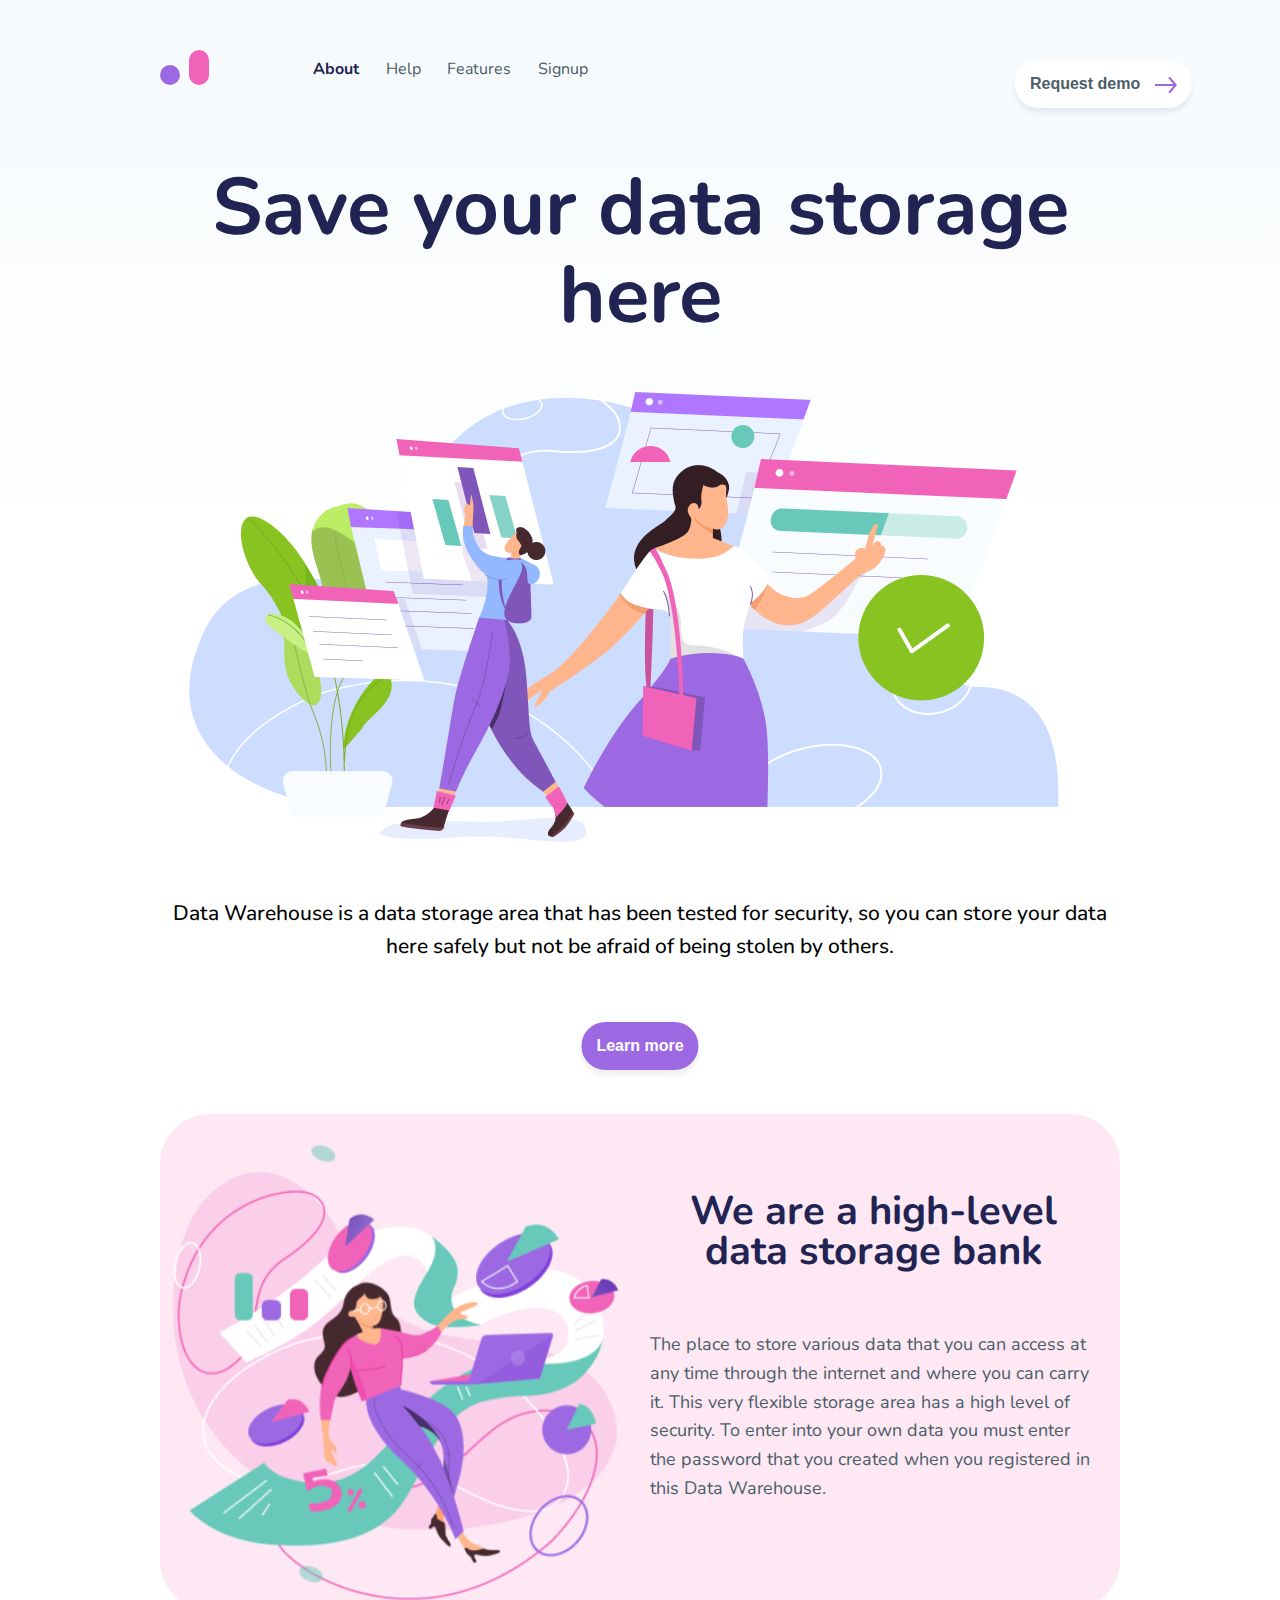
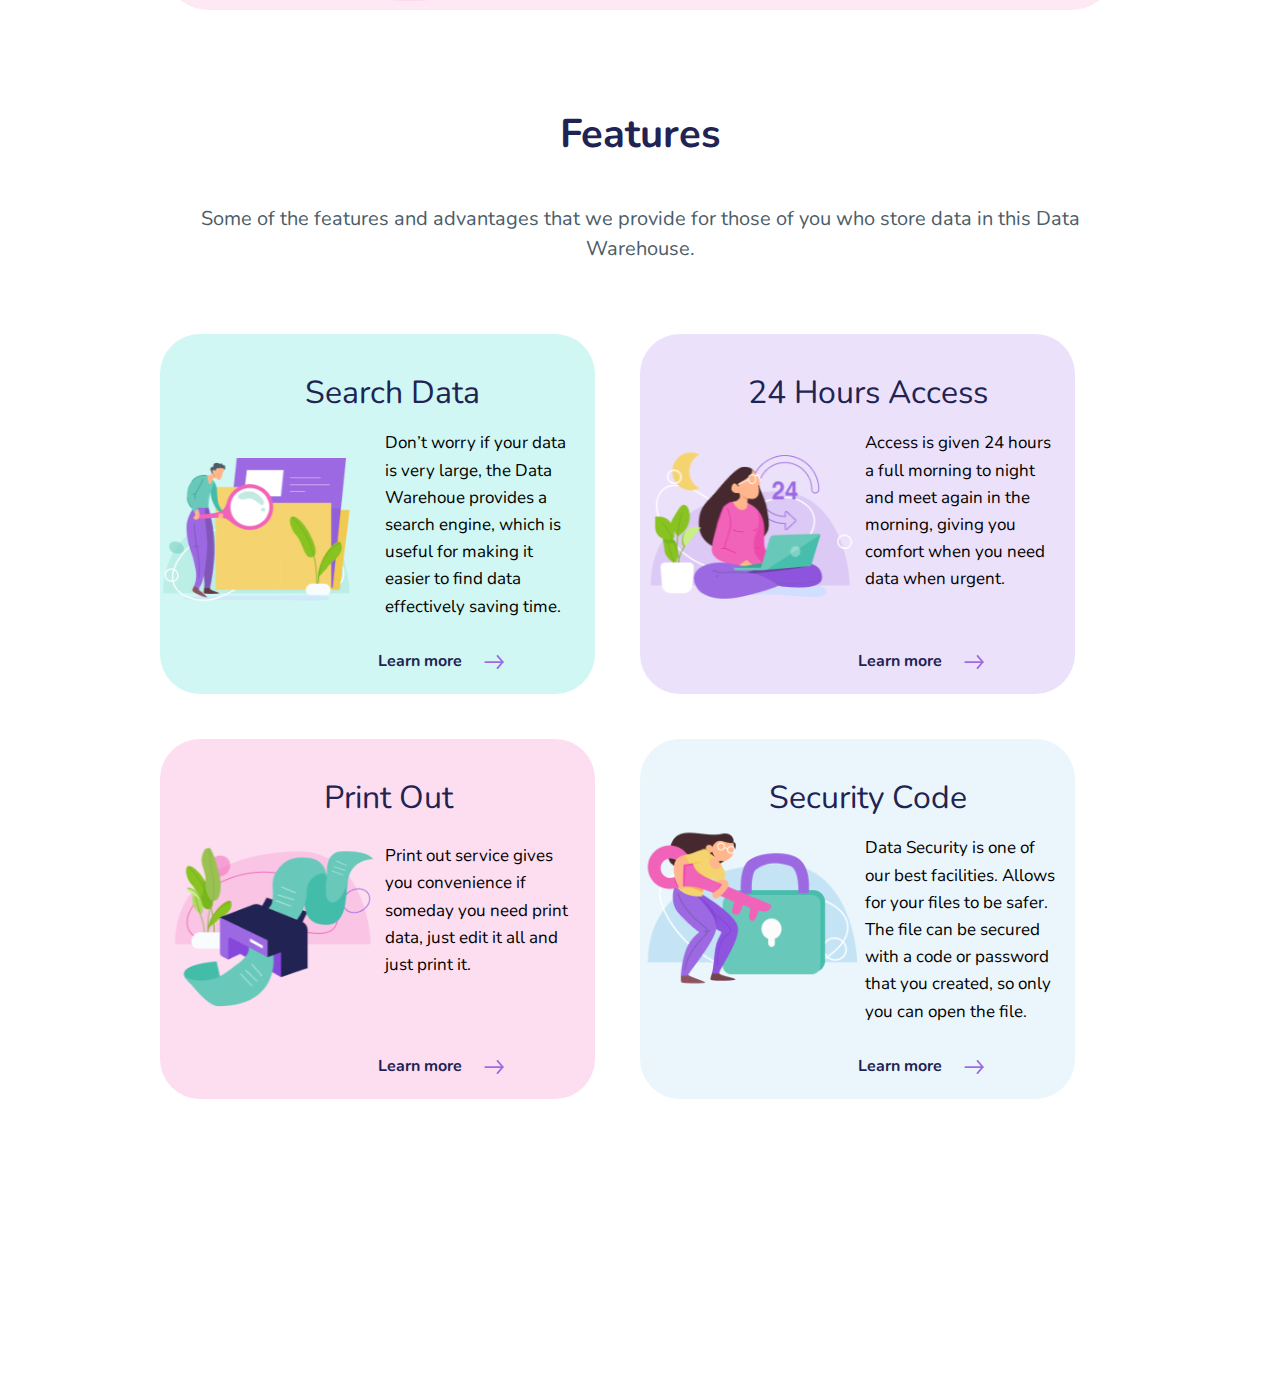
==== figma template Data warehouse/index.html @ d73fbc7e "Add files via upload" ====
<!DOCTYPE html>
<html lang="en">
<head>
    <meta charset="UTF-8">
    <meta name="viewport" content="width=device-width, initial-scale=1.0">
    <title>Storage data</title>
    <link rel="stylesheet"  href="reset.css">
    <link href="https://fonts.googleapis.com/css2?family=Nunito:wght@400;700&display=swap" rel="stylesheet"> 
    <link rel="stylesheet"   href="stylesheet.css">
    <link rel="stylesheet" media="(min-width: 768px)"  href="tablet.css">
    <link rel="stylesheet" media="(min-width: 1024px)"  href="laptop.css">
    <link rel="stylesheet" media="(min-width: 1440px)"  href="desktop.css">
    
    
</head>
<body>
<nav>
    <div class="container">
        <a href="#" aria-label="go to the top">
            <img src="icons/Logo.svg" alt="logo">
        </a>
    
        <div class="navLinks">
            <a  href="#" class="main">About</a>
            <a href="#">Help</a>
            <a href="#">Features</a>
            <a href="#">Signup</a>
        
        </div>
             <button class="btn btn--white">
                 Request demo
                <img src="icons/NavButtonArrow.svg"  aria-hidden>
            </button>
            <button class="btnMenu"><img src="C:\Users\bonobo\Documents\PLIK Z KODOWANIEM\figma cours\icons\menu.svg" alt="open menu"></button>
    </div>
</nav>

<main>
<section class="landingPage">
    <div class=container>
        <h1> Save your data storage here</h1>
            <p>Data Warehouse is a data storage area that has been tested for security, so you can store your data here safely but not be afraid of being stolen by others. </p>
        <button class="btn btn-violet">Learn more</button>
            
        
    </div>

</section>
<div class="container">
     <section class="about">
        
            <h1>We are a high-level data storage bank</h1>
            <p>The place to store various data that you can access at any time through the internet and where you can carry it. This very flexible storage area has a high level of security. To enter into your own data you must enter the password that you created when you registered in this Data Warehouse.</p>
         
        
 </section>
</div>
<div class="container">
<section class="features">
    <h1>Features</h1>
    <h2>Some of the features and advantages that we provide for those of you who
         store data in this Data Warehouse.</h2>
    <div class="featureGrid">
        
        <div class="featureListItem featureListItem--item1">
            <h3>Search Data </h3>
            <p>Don’t worry if your data is very large, the Data Warehoue provides a search engine, which is useful for making it easier to find data effectively saving time.</p>
            <a href="#">Learn more <img src="icons/NavButtonArrow.svg" aria-hidden alt=""></a>
        </div>
        <div class="featureListItem featureListItem--item2">
            <h3>24 Hours Access</h3>
            <p>Access is given 24 hours a full morning to night and meet again in the morning, giving you comfort when you need data when urgent.</p>
            <a href="#">Learn more <img src="icons/NavButtonArrow.svg" aria-hidden alt=""></a>
        </div>
        <div class="featureListItem featureListItem--item3">
            <h3>Print Out</h3>
            <p class="featureListItem3_p">Print out service gives you convenience if someday you need print data, just edit it all and just print it.</p>
            <a href="#">Learn more <img src="icons/NavButtonArrow.svg" aria-hidden alt=""></a>
        </div>
        <div class="featureListItem featureListItem--item4">
            <h3>Security Code</h3>
            <p>Data Security is one of our best facilities. Allows for your files to be safer. The file can be secured with a code or password that you created, so only you can open the file.</p>
            <a href="#">Learn more <img src="icons/NavButtonArrow.svg" aria-hidden alt=""></a>
        </div>
        

    </div>


</section>
</div>
</main>


</body>
</html>
---- figma template Data warehouse/stylesheet.css ----
:root{
--font-color1:#212353;
--font-color2:#4B5D68;
--font-color3:#9C69E2;
--font-color4:#F063B8;
--font-color5:#68C9BA;
}
* {
    box-sizing: border-box;
}
body {
    font-family: 'Nunito', sans-serif;
    background: linear-gradient(180deg, #F6FAFD 0%, #FFFFFF 19.4%);
    margin-bottom: 300px;
}




h1 {
    font-weight:700;
    
}

.btn {
    font-size: 16px;
    font-weight: 700;
    border: 0;
    padding: 10px 10px;
    border-radius: 50px;


}

.btn--white {
    box-shadow: 0px 5px 5px rgba(75, 93, 104, 0.1);
    background: #FFFFFF;
    color:var(--font-color2);
    border: 2px solid #F063B8;
}
.btn--white img {
    margin-left:10px;
    vertical-align: middle;
    display:none;
}
.container {
    width: 95%;
    margin:0 auto;
}

nav .container {
    display:flex;
    align-items: center;
}
nav {
    margin-top:5%;
  
}

.navLinks {
    display:none;
    
}
.navLinks a {
    text-decoration: none;
    color:var(--font-color2);
}

.navLinks .main {
color:var(--font-color1);
font-weight:700;
}

nav button {
    margin-left: 50%;
    position: fixed;
    transform: translate(-50%);
    bottom:20px;
    z-index: 3;
}

.btn-violet {
    background-color:var(--font-color3);
    color:white;
    box-shadow: 0px 5px 5px rgba(75, 93, 104, 0.1);

}
.btnMenu {
    
    background:none;
    width:30px;
    height:30px;
    position: absolute;
    bottom:unset;
    border:none;
    right:0;
}
.btnMenu img {
    width:30px; 
    
    
}

.landingPage {
    
    
    background-size: 122%;
    min-height: 83vh;
    padding: 60px 0 100px 0;
    background-image: url(bg/LandingPage1.svg);
    background-repeat: no-repeat;
    background-position: 36% 82%;
}

.landingPage h1 {
    
    font-size:40px;
    color:var(--font-color1);
    line-height: 110%;
}

.landingPage p {
    margin:20px 0 ;

    font-weight: 500;
font-size: 18px;
line-height: 160%;
}

.about {
    padding: 30px;
    background: rgba(240, 99, 184, 0.15);
    background-image: url(img/image2.svg);
    background-repeat: no-repeat;
    border-radius: 50px;
    margin: 30px 0;
    background-position: 48% 13%;
    background-size: 80%;
    
}

.about h1 {
    text-align:center;
    font-size: 25px;
    color:var(--font-color1);
}

.about p {
    padding-top:220px;
    font-size:18px;
    line-height: 160%;
    color: #4B5D68;
    
}


.features {
    margin-top:50px;

}

.features h1,h2 {
    text-align: center;
    color:var(--font-color1);
    
    margin:0 auto;
}

.features h1 {
    margin-bottom: 50px;
    font-size:40px;
    font-weight: 700;
   
}

.features h2 {
    font-size:20px;
    color: var(--font-color2);
    
    line-height: 150%;
    margin-bottom:70px;
}


.featureGrid {
    display:grid;
    grid-template-columns:100%;
    
    grid-gap:20px ;
}

.featureGrid p {
    font-size:16px;
    line-height: 160%;
}

.features h3 {
    margin-bottom:20px;
    text-align: left;
    font-size: 24px;
line-height: 130%;
color:var(--font-color1);
padding-top: 8px;
}

.featureGrid a {
    text-decoration: none;
    color:var(--font-color1);
    width: 127px;
    height: 26px;
    padding-bottom: 20px;
    
    font-weight: 700;
    position:absolute;
    bottom:30px;
    left:50%;

}

.featureGrid a img {
    width: 20px;
height: 14px;
margin-left:18px;
vertical-align: middle;
}

.featureListItem {
    position: relative;
    padding:10px 10px 10px 50%;
    background-repeat: no-repeat;
    background-position: 100% 50%, 0% 50%;
    height: 360px;
    border-radius: 40px;
    


}
 .featureListItem--item1 {
     background-color:rgb(208, 247, 243);
     background-image: url(bg/bgfi1.svg);
     background-size: 50%;
    background-position: -1% 50%;
 }
 .featureListItem--item1 h3 {
     margin-left:-43%;
 }
 .featureListItem--item2 {
     background-color:rgb(236,225,250);
    background-image: url(bg/bgfi2.svg);
    background-size: 50%;
    background-position: -1% 50%;
}
.featureListItem--item2 h3 {
    margin-left:-59%;
}
.featureListItem--item3 {
    background-color:rgb(253,221,240);
    background-image: url(bg/bgfi3.svg);
    background-size: 50%;
    background-position: -1% 50%;
}
.featureListItem--item3 h3 {
    margin-left:-33%;
}
.featureListItem3_p {
    padding-top: 20%;

}
.featureListItem--item4 {
    background-color:rgb(234,246,252);
    background-image: url(bg/bgfi4.svg);
    background-size: 50%;
    background-position: -1% 50%;
    
    height:380px;
}
.featureListItem--item4 h3 {
    margin-left:-50%;
}
---- figma template Data warehouse/tablet.css ----
.container {
    width: 720px;
    
}

.btn {
    font-size:14px;
    font-weight: 700;
    border:0;
    padding: 15px 15px;
    border-radius: 50px;


}

.btn--white {
    box-shadow: 0px 5px 5px rgba(75, 93, 104, 0.1);
    background: #FFFFFF;
    color:var(--font-color2);
}
.btn--white img {
    margin-left:10px;
    vertical-align: middle;
    display:initial;
    
}
nav {
    margin-top:50px;
  
} 

nav button {
    
    position:absolute;
    right: 0;
    bottom: 88%;
}
   

.navLinks {
    display:flex;
    width:35.7%;
    margin-left:10.8%;
    justify-content: space-between;
}
.btnMenu {
    display:none;
    

}

.landingPage {
    
    
    min-height:83vh ;
    padding: 77px 0 100px 0;
    background-image:url(bg/LandingPage1.svg) ;
    background-repeat:no-repeat;
    background-position: 44% 52%;
    background-size: 70%;
}

.landingPage h1 {
    width: 100%;
    font-size: 80px;
    line-height: 110%;
    text-align: center;
}

.landingPage p {
    margin-top: 47%;
    width: 100%;
    font-weight: 500;
    font-size: 21px;
    line-height: 160%;
    text-align: center;
}

.about {
    padding:125px 92px 125px 50%;
    background:rgba(240, 99, 184, 0.15);
    background-image: url(img/image2.svg);
    background-repeat: no-repeat;
    border-radius: 50px;
    margin:30px 0;
    
}
.about h1 {
    font-size: 40px;
    
}

.about p {
    padding-top:100px;
}

.features {
    margin-top: 104px;

}

.features h1 {
    margin-bottom: 50px;
    font-size:40px;
    font-weight: 700;
    width:52%;
}

.features h2 {
    font-size:20px;
    color: var(--font-color2);
    
    line-height: 150%;
    margin-bottom:70px;
}

.featureGrid {
    display:grid;
    grid-template-columns:calc(50% - 45px) calc(50% - 45px);
    
    grid-gap:45px ;
}

.featureGrid p {
    font-size:15px;
    line-height: 160%;
    margin-left:4%;
    margin-right: -2%;
}

.features h3 {
    margin-left: -89%;
    margin-bottom: 16px;
    text-align: center;
    font-size: 24px;
line-height: 130%;
color:var(--font-color1);

}

.featureGrid a {
    text-decoration: none;
    color:var(--font-color1);
    width: 127px;
    height: 26px;
    
    font-weight: 700;
    position:absolute;
    bottom: 15px;
    left:50%;

}

.featureGrid a img {
    width: 20px;
height: 14px;
margin-left:18px;
vertical-align: middle;
}

.featureListItem {
    position: relative;
    padding: 30px 20px 50px 50%;
    background-repeat: no-repeat;
    background-position: 100% 50%, 0% 50%;
    height: 360px;
}
.featureListItem h3 {
    padding-left:0px;
}


 .featureListItem--item1 {
    background-position: 0%;
     background-image: url(bg/bgfi1.svg);
 }
 .featureListItem--item2 {
    background-position: 0%;
    background-image: url(bg/bgfi2.svg);
}
.featureListItem--item3 {
    background-position: 0%;
    background-image: url(bg/bgfi3.svg);
}
.featureListItem--item3 p {
    padding-top: 4%;
}

.featureListItem--item4 {
    background-position: 0%;
    background-image: url(bg/bgfi4.svg);
}

.about {
    padding: 77px 22px 107px 51%;
    background: rgba(240, 99, 184, 0.15);
    background-image: url(img/image2.svg);
    background-repeat: no-repeat;
    border-radius: 50px;
    margin: 30px 0;
    background-size: 60%;
    background-position: -18% 40%;

}


.about p {
    padding-top: 59px;
    font-size:18px;
    line-height: 160%;
    color: #4B5D68;
    
}

.btn-violet{
    margin-top: 3%;
    position: absolute;
    left: 50%;
    transform: translate(-50%);
    font-size: 20px;
}
---- figma template Data warehouse/laptop.css ----
.container {
    width: 960px;
    
}


.btn {
    font-size:16px;
    font-weight: 700;
    border:0;
    padding: 15px 15px;
    border-radius: 50px;


}

.btn--white {
    box-shadow: 0px 5px 5px rgba(75, 93, 104, 0.1);
    background: #FFFFFF;
    color:var(--font-color2);
}
.btn--white img {
    margin-left:10px;
    vertical-align: middle;
    
}

nav button {
    margin-left: 38.3%;
    display:initial;
   
}
.navLinks {
    
    width:28.7%;
    
}

.landingPage {
    
    min-height: 83vh;
    padding: 76px 0 100px 0;
    background-image: url(bg/LandingPage1.svg);
    background-repeat: no-repeat;
    background-position: 44% 57%;

    background-size: unset;
   
}
.landingPage p {
    margin-top: 58%;
    width: 100%;
    font-weight: 500;
    font-size: 21px;
    line-height: 160%;
    text-align: center;
}

.about {
    padding: 77px 22px 107px 51%;
    background: rgba(240, 99, 184, 0.15);
    background-image: url(img/image2.svg);
    background-repeat: no-repeat;
    border-radius: 50px;
    margin: 30px 0;
    background-size: 56%;
    background-position: -13% 61%;
}

.features h3 {
    
    margin-bottom: 16px;
    text-align: center;
    font-size: 32px;
    line-height: 130%;
    color: var(--font-color1);
}
.featureGrid p {
    font-size:17px;
    line-height: 160%;
}

.featureListItem--item1 {
    background-color:rgb(208, 247, 243);
    background-image: url(bg/bgfi1.svg);
    background-size: 45%;
    background-position: 1% 68%;
}
.featureListItem--item1 h3 {
    margin-left: -85%;
}
.featureListItem--item2 {
    background-color:rgb(236,225,250);
   background-image: url(bg/bgfi2.svg);
   background-size: 50%;
   background-position: -1% 54%
}
.featureListItem--item2 h3 {
   margin:none;
}
.featureListItem--item3 {
   background-color:rgb(253,221,240);
   background-image: url(bg/bgfi3.svg);
   background-size: 50%;
   background-position: -1% 54%;
}
---- figma template Data warehouse/desktop.css ----
.container {
    width: 1120px;
    
}

.btn {
    font-size:16px;
    font-weight: 700;
    border:0;
    padding: 15px 15px;
    border-radius: 50px;


}

.btn--white {
    box-shadow: 0px 5px 5px rgba(75, 93, 104, 0.1);
    background: #FFFFFF;
    color:var(--font-color2);
}
.btn--white img {
    margin-left:10px;
    vertical-align: middle;
    display:initial;
}


nav button {
    margin-left: 38.3%;
    
   
}
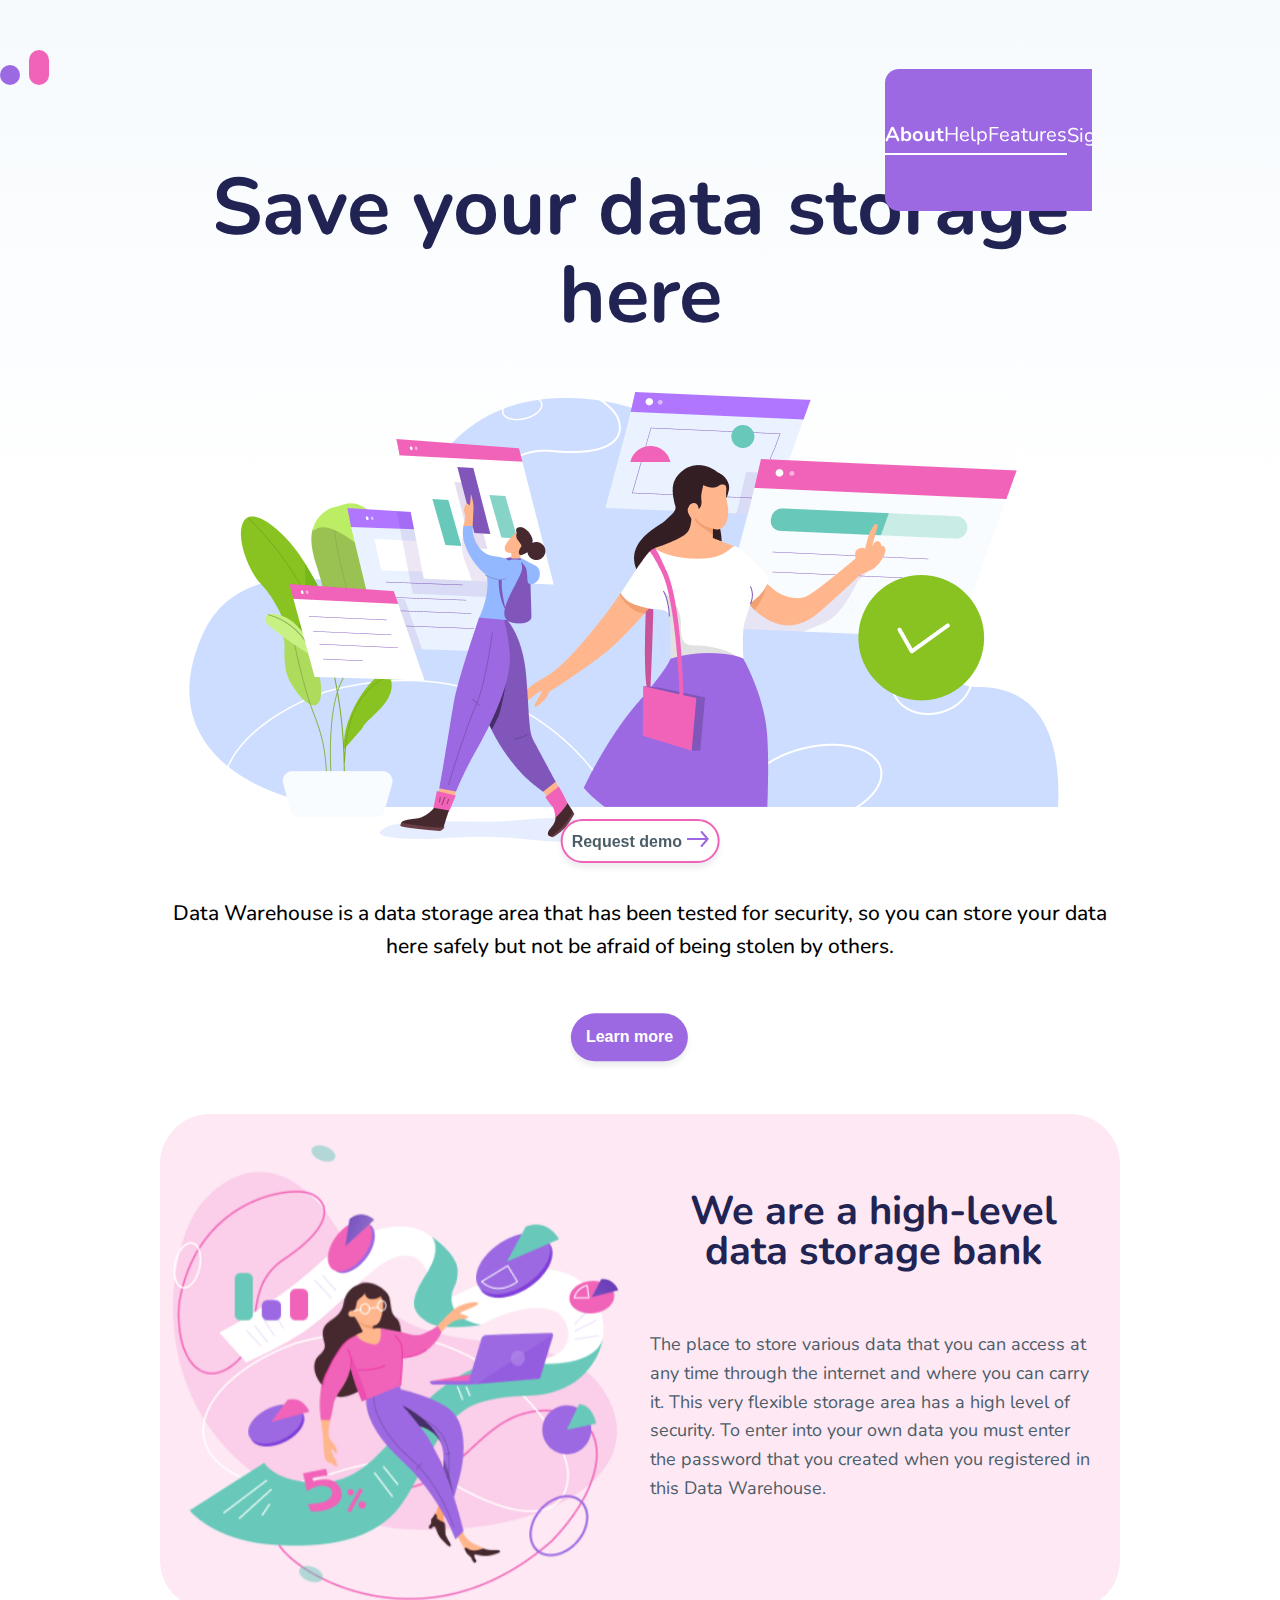
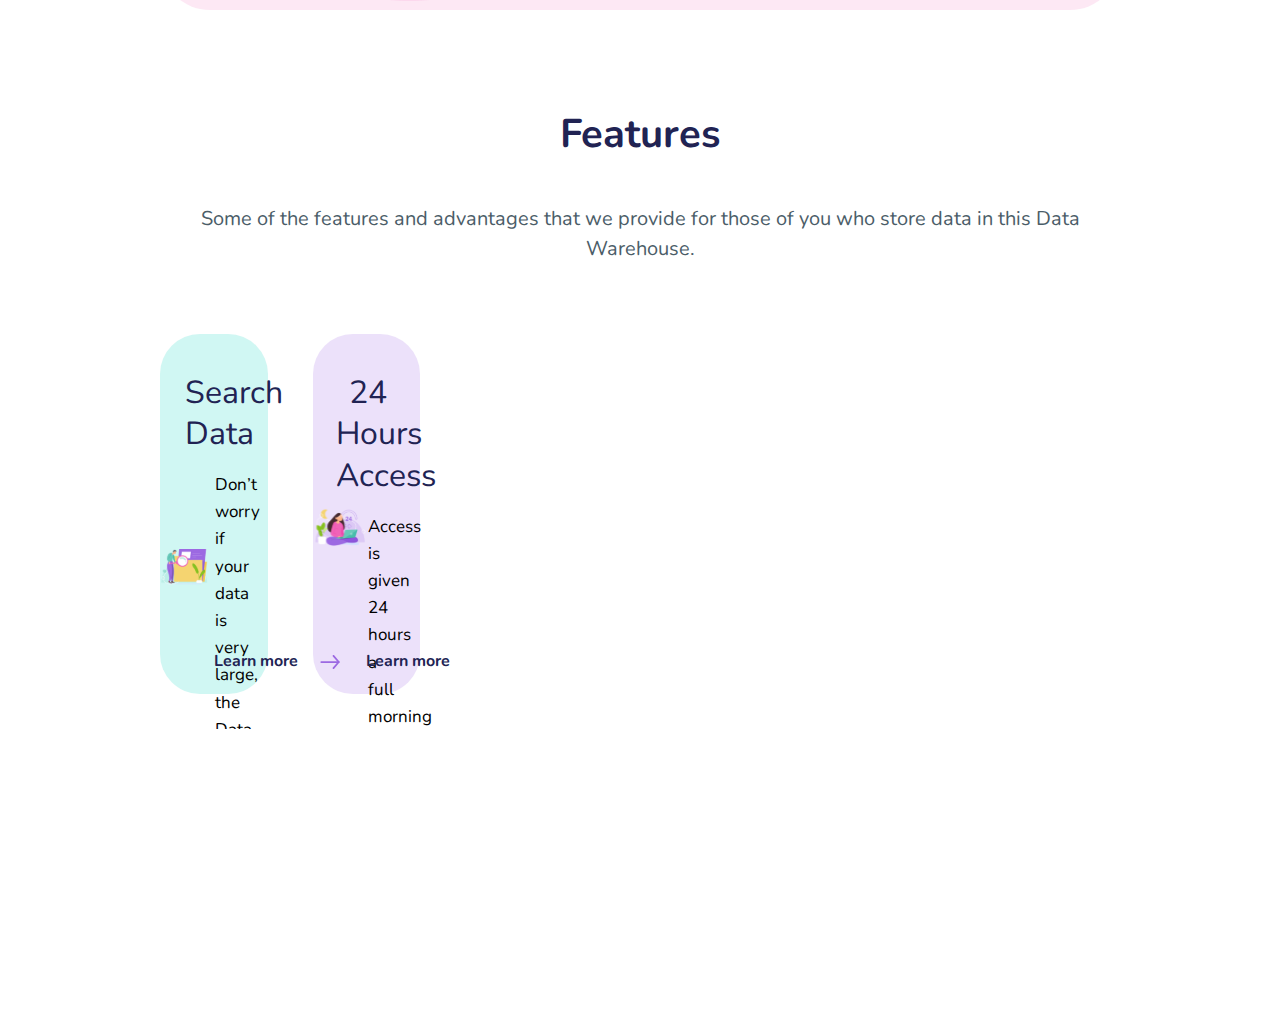
==== commit 7216fc79: "Merge pull request #1 from BlazikeNFront/develop" ====
--- a/figma template Data warehouse/index.html
+++ b/figma template Data warehouse/index.html
@@ -14,29 +14,35 @@
     
 </head>
 <body>
+    <button class="requestButton">
+        Request demo
+       <img src="icons/NavButtonArrow.svg"  aria-hidden>
+   </button>
 <nav>
+    <a href="#landingPage" aria-label="go to the top">
+        <img src="icons/Logo.svg" alt="logo">
+    </a>
+    <div class = 'menu-container'>
     <div class="container">
-        <a href="#" aria-label="go to the top">
-            <img src="icons/Logo.svg" alt="logo">
-        </a>
+       
     
-        <div class="navLinks">
-            <a  href="#" class="main">About</a>
+        <div class="displayNone navLinks">
+            
+            <a href="#about" class="main">About</a>
+            
             <a href="#">Help</a>
-            <a href="#">Features</a>
-            <a href="#">Signup</a>
+            <a href="#features">Features</a>
+            <a href="#" id='lastLink'>Signup</a>
+        </div>
+    </div>
+       
         
-        </div>
-             <button class="btn btn--white">
-                 Request demo
-                <img src="icons/NavButtonArrow.svg"  aria-hidden>
-            </button>
-            <button class="btnMenu"><img src="C:\Users\bonobo\Documents\PLIK Z KODOWANIEM\figma cours\icons\menu.svg" alt="open menu"></button>
+            <button class="btnMenu" type=button><img src="icons\menu.svg" alt="open menu"></button>
     </div>
 </nav>
 
 <main>
-<section class="landingPage">
+<section class="landingPage" id='landingPage'>
     <div class=container>
         <h1> Save your data storage here</h1>
             <p>Data Warehouse is a data storage area that has been tested for security, so you can store your data here safely but not be afraid of being stolen by others. </p>
@@ -47,7 +53,7 @@
 
 </section>
 <div class="container">
-     <section class="about">
+     <section class="about" id='about'>
         
             <h1>We are a high-level data storage bank</h1>
             <p>The place to store various data that you can access at any time through the internet and where you can carry it. This very flexible storage area has a high level of security. To enter into your own data you must enter the password that you created when you registered in this Data Warehouse.</p>
@@ -56,13 +62,17 @@
  </section>
 </div>
 <div class="container">
-<section class="features">
+<section class="features" id='features'>
     <h1>Features</h1>
     <h2>Some of the features and advantages that we provide for those of you who
          store data in this Data Warehouse.</h2>
+         <div class = 'containerForSlides'>
     <div class="featureGrid">
-        
-        <div class="featureListItem featureListItem--item1">
+        <div class='buttons'>
+        <button type="button" class='prevSlide'>&lArr;</button>
+        <button type="button" class='nextSlide'>&rArr;</button>
+    </div>
+        <div class="featureListItem featureListItem--item1 active">
             <h3>Search Data </h3>
             <p>Don’t worry if your data is very large, the Data Warehoue provides a search engine, which is useful for making it easier to find data effectively saving time.</p>
             <a href="#">Learn more <img src="icons/NavButtonArrow.svg" aria-hidden alt=""></a>
@@ -85,12 +95,12 @@
         
 
     </div>
-
-
+</div>
+</div>
 </section>
 </div>
 </main>
 
-
+<script src="js\js.js"></script>
 </body>
 </html>--- a/figma template Data warehouse/stylesheet.css
+++ b/figma template Data warehouse/stylesheet.css
@@ -7,12 +7,15 @@
 }
 * {
     box-sizing: border-box;
+    scroll-behavior: smooth;
 }
 body {
     font-family: 'Nunito', sans-serif;
     background: linear-gradient(180deg, #F6FAFD 0%, #FFFFFF 19.4%);
     margin-bottom: 300px;
-}
+    
+}
+
 
 
 
@@ -33,10 +36,12 @@
 }
 
 .btn--white {
+    z-index:1200;
     box-shadow: 0px 5px 5px rgba(75, 93, 104, 0.1);
     background: #FFFFFF;
     color:var(--font-color2);
     border: 2px solid #F063B8;
+    
 }
 .btn--white img {
     margin-left:10px;
@@ -57,27 +62,72 @@
   
 }
 
+.requestButton {
+    position: fixed;
+    top: 91%;
+    left: 50%;
+    transform: translate(-50%);
+    font-size: 16px;
+    font-weight: 700;
+    border: 0;
+    padding: 10px 9px;
+
+    border-radius: 50px;
+    z-index: 1200;
+    box-shadow: 0px 5px 5px rgba(75, 93, 104, 0.1);
+    background: #FFFFFF;
+    color: var(--font-color2);
+    border: 2px solid #F063B8;
+}
+
 .navLinks {
-    display:none;
-    
+    
+    
+    position: absolute;
+    display: flex;
+    flex-direction: column;
+    align-items: center;
+    justify-content: space-around;
+    width: 100%;
+    height: 69%;
+    top: 59px;
+    background-color: var(--font-color3);
+  
+    border-radius: 14px 0px 0px 14px;
+    overflow: hidden;
+   z-index:20000;
+    
+    
+
+    
+}
+.translateMenu {
+    transform: translate(95%);
+   
+}
+#lastLink {
+    border-bottom:0px;
 }
 .navLinks a {
+    
+    
     text-decoration: none;
-    color:var(--font-color2);
-}
+    width: 93%;
+    text-align: center;
+    color: white;
+    border-bottom: 2px solid white;
+    padding-bottom: 8px;
+
+    
+}
+
 
 .navLinks .main {
-color:var(--font-color1);
+color:white;;
 font-weight:700;
 }
 
-nav button {
-    margin-left: 50%;
-    position: fixed;
-    transform: translate(-50%);
-    bottom:20px;
-    z-index: 3;
-}
+
 
 .btn-violet {
     background-color:var(--font-color3);
@@ -86,18 +136,19 @@
 
 }
 .btnMenu {
-    
+    padding-top: 11px;
+    right: 16px;
     background:none;
     width:30px;
     height:30px;
     position: absolute;
     bottom:unset;
     border:none;
-    right:0;
+    
 }
 .btnMenu img {
     width:30px; 
-    
+    margin-right:10px;
     
 }
 
@@ -153,6 +204,11 @@
     
 }
 
+.containerForSlides {
+    width: 305px;
+    height: 395px;
+    overflow: hidden;
+}
 
 .features {
     margin-top:50px;
@@ -183,10 +239,8 @@
 
 
 .featureGrid {
-    display:grid;
-    grid-template-columns:100%;
-    
-    grid-gap:20px ;
+   position: relative;
+   width:100%;
 }
 
 .featureGrid p {
@@ -212,11 +266,34 @@
     
     font-weight: 700;
     position:absolute;
-    bottom:30px;
+    bottom:9px;
     left:50%;
 
 }
-
+.buttons {
+    position: absolute;
+    display: flex;
+    height: 103vh;
+    width: 100%;
+    
+    align-items: center;
+    justify-content: space-between;
+    padding-left: 20%;
+    padding-right: 20%;
+}
+.buttons button {
+ text-decoration:none;
+ font-size:25px;
+ background:none;
+ border:1px dotted coral;
+}
+.buttons button:hover {
+   cursor:pointer;
+   }
+    
+.active {
+    z-index:100;
+}
 .featureGrid a img {
     width: 20px;
 height: 14px;
@@ -225,12 +302,13 @@
 }
 
 .featureListItem {
-    position: relative;
+    position: absolute;
     padding:10px 10px 10px 50%;
     background-repeat: no-repeat;
     background-position: 100% 50%, 0% 50%;
     height: 360px;
     border-radius: 40px;
+    
     
 
 
@@ -271,9 +349,113 @@
     background-image: url(bg/bgfi4.svg);
     background-size: 50%;
     background-position: -1% 50%;
-    
-    height:380px;
+    height: 360px;
 }
 .featureListItem--item4 h3 {
     margin-left:-50%;
+}
+.slideFromRight {
+    animation-name: slideOutRight1;
+    z-index:300;
+    
+
+}
+.slideFromRight2 {
+    animation-name:slideOutRight2;
+}
+
+
+.slideFromLeft {
+    animation-name: slideOutLeft;
+    z-index:300;
+}
+
+.slideFromLeft2 {
+    animation-name: slideOutLeft2;
+}
+
+.closeMenu {
+    animation-name:translateMenu_right;
+    animation-duration:500ms;
+    animation-fill-mode: forwards;
+}
+.openMenu {
+    animation-name:translateMenu_left;
+    animation-duration:500ms;
+    animation-fill-mode: forwards;
+}
+
+.menu-container {
+    margin-top: 0px;
+    left: 65%;
+    position: fixed;
+    overflow: hidden;
+    width: 38%;
+    height: 206px;
+    top: 10px;
+    z-index:12000;
+}
+.displayNone {
+    display:none;
+    }
+
+@keyframes translateMenu_right {
+    0% {
+        transform:translateX(0%)
+    }
+    100% {
+
+        transform:translateX(101%)
+    }
+}
+@keyframes translateMenu_left {
+    0% {
+        transform:translateX(101%)
+    }
+    100% {
+
+        transform:translateX(0%)
+    }
+}
+
+
+@keyframes slideOutRight1 {
+    0% {
+        transform:translateX(0%);
+    }
+   
+    100% {
+        transform:translateX(100%);
+    }
+}
+
+@keyframes  slideOutRight2{
+    0% {
+        transform:translateX(100%);
+    }
+   
+    100% {
+        transform:translateX(0%);
+    }
+}
+
+
+@keyframes slideOutLeft {
+    0% {
+        transform:translateX(0%);
+    }
+   
+    100% {
+        transform:translateX(-100%);
+    }
+}
+
+@keyframes slideOutLeft2 {
+    0% {
+        transform:translateX(-100%);
+    }
+   
+    100% {
+        transform:translateX(0%);
+    }
 }--- a/figma template Data warehouse/tablet.css
+++ b/figma template Data warehouse/tablet.css
@@ -17,12 +17,14 @@
     box-shadow: 0px 5px 5px rgba(75, 93, 104, 0.1);
     background: #FFFFFF;
     color:var(--font-color2);
+    transform: translate(-64%, -17%);
 }
 .btn--white img {
     margin-left:10px;
     vertical-align: middle;
     display:initial;
     
+    
 }
 nav {
     margin-top:50px;
@@ -39,9 +41,12 @@
 
 .navLinks {
     display:flex;
-    width:35.7%;
+    flex-direction: row;
+    width: 40.7%;
+    
     margin-left:10.8%;
     justify-content: space-between;
+
 }
 .btnMenu {
     display:none;
@@ -97,6 +102,10 @@
 .features {
     margin-top: 104px;
 
+}
+.buttons {
+    display:none;
+    
 }
 
 .features h1 {
--- a/figma template Data warehouse/laptop.css
+++ b/figma template Data warehouse/laptop.css
@@ -10,6 +10,7 @@
     border:0;
     padding: 15px 15px;
     border-radius: 50px;
+    transform: translate(-59%, -18%);
 
 
 }
@@ -18,11 +19,12 @@
     box-shadow: 0px 5px 5px rgba(75, 93, 104, 0.1);
     background: #FFFFFF;
     color:var(--font-color2);
+    transform: translate(-89%, -20%);
 }
 .btn--white img {
     margin-left:10px;
     vertical-align: middle;
-    
+    transform: translate(-22%,-8%);
 }
 
 nav button {
@@ -31,8 +33,8 @@
    
 }
 .navLinks {
-    
-    width:28.7%;
+    font-size: 20px;
+    width: 42.7%;
     
 }
 
--- a/figma template Data warehouse/desktop.css
+++ b/figma template Data warehouse/desktop.css
@@ -17,11 +17,13 @@
     box-shadow: 0px 5px 5px rgba(75, 93, 104, 0.1);
     background: #FFFFFF;
     color:var(--font-color2);
+    transform: translate(-91%, -38%);
 }
 .btn--white img {
     margin-left:10px;
     vertical-align: middle;
     display:initial;
+    transform: translate(-20%,-5%);
 }
 
 
@@ -30,5 +32,8 @@
     
    
 }
+.navLinks {
+    width: 53.7%;
+}
 
 
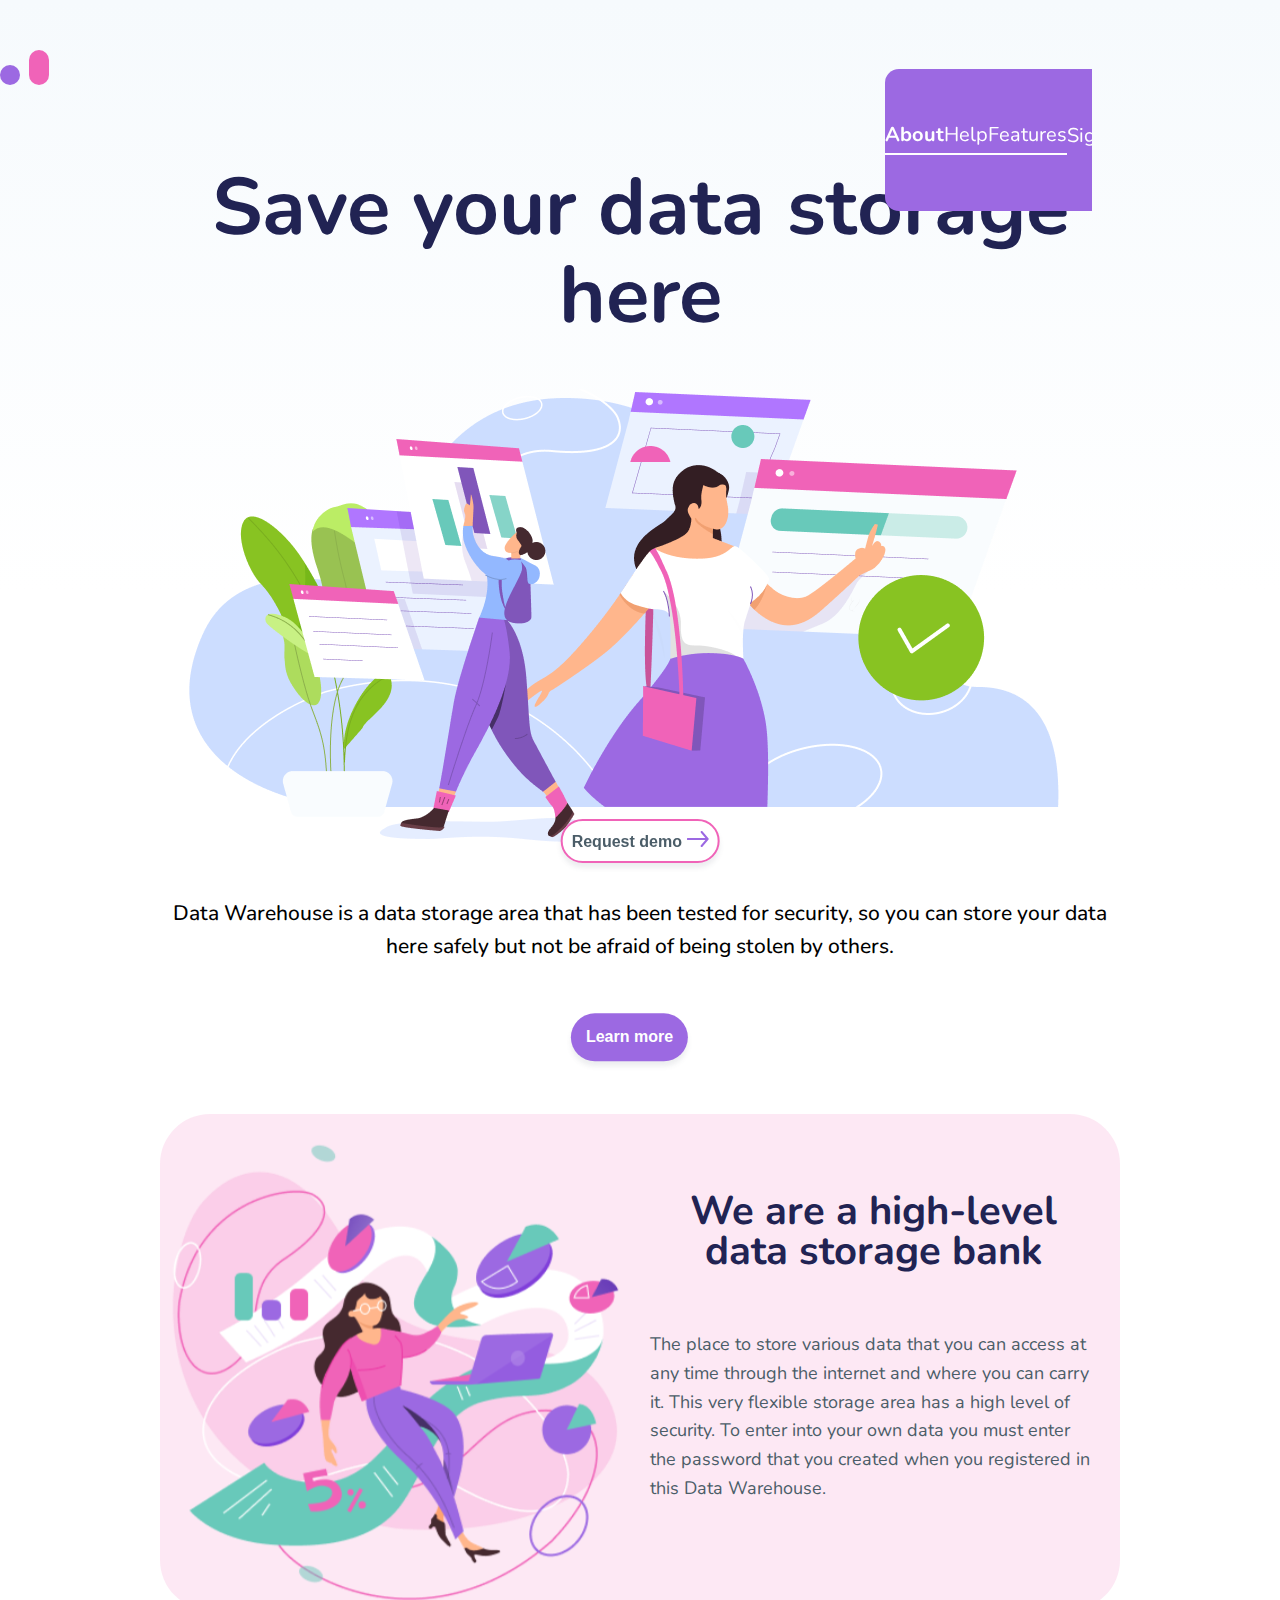
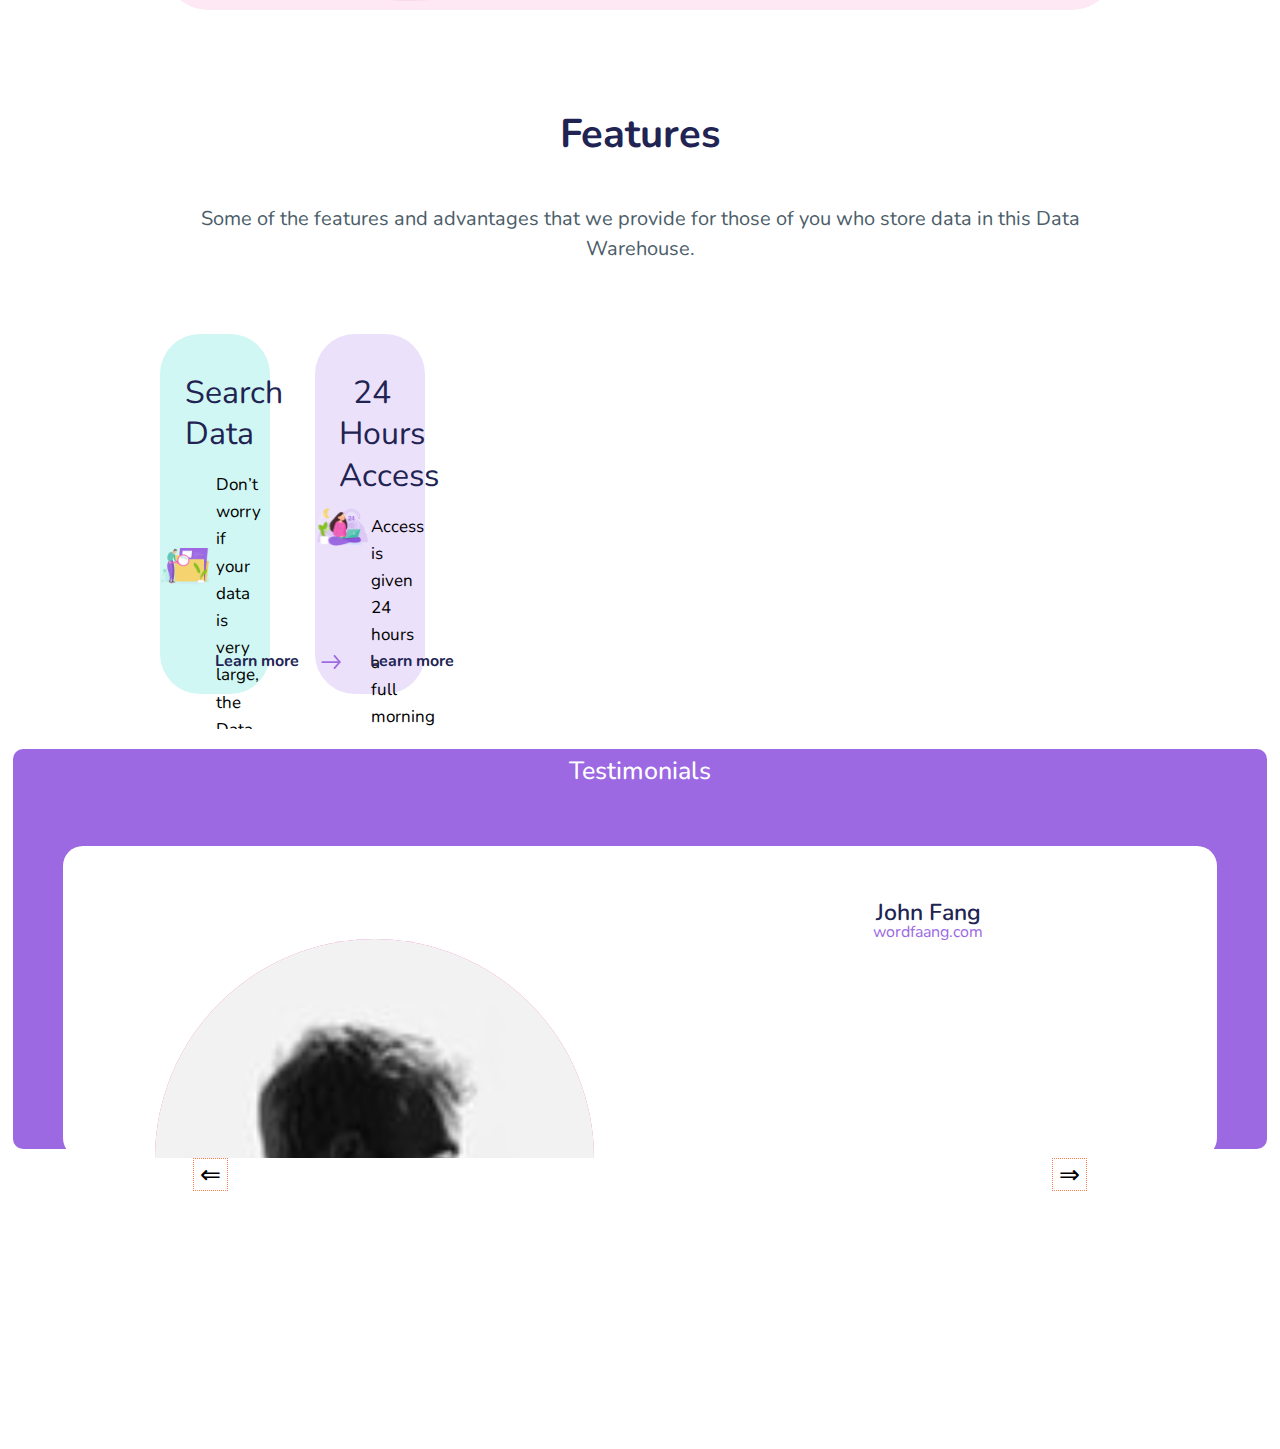
==== commit 972013c3: "Merge pull request #2 from BlazikeNFront/develop" ====
--- a/figma template Data warehouse/index.html
+++ b/figma template Data warehouse/index.html
@@ -98,6 +98,67 @@
 </div>
 </div>
 </section>
+<section class = 'testimonials'>
+    <h3>Testimonials</h3>
+    <div class = 'containerForTestimonials'>
+        <div class = 'testimonialsFlex'>
+            <div class = 'testimonialsSlider testimonials1'>
+                <img src = 'img\john Fang pic.svg' alt ='pictureOfDev'>
+                <div class = 'peopleDesc'>
+                    <h4>John Fang</h4>
+                    <p class = 'proffesion'>wordfaang.com</p>
+                   
+                </div>
+                <p class = 'peopleInfo'>Suspendisse ultrices at diam lectus nullam. Nisl, sagittis viverra enim erat tortor ultricies massa turpis. Arcu pulvinar aenean nam laoreet nulla.</p>
+            </div>
+
+            <div class = 'testimonialsSlider testimonials2'>
+                <img src = 'img\JennyDoe pic.svg' alt ='pictureOfDev'>
+                <div class = 'peopleDesc'>
+                    <h4>Jehnny Doe</h4>
+                    <p class = 'proffesion'>UX Engineer</p>
+                   
+                </div>
+                <p class = 'peopleInfo'>Suspendisse ultrices at diam lectus nullam. Nisl, sagittis viverra enim erat tortor ultricies massa turpis. Arcu pulvinar aenean nam laoreet nulla.</p>
+            </div>
+            <div class = 'testimonialsSlider testimonials3'>
+                <img src = 'img\william pic.svg' alt ='pictureOfDev'>
+                <div class = 'peopleDesc'>
+                    <h4>William Noa</h4>
+                    <p class = 'proffesion'>Web designer</p>
+                   
+                </div>
+                <p class = 'peopleInfo'>Suspendisse ultrices at diam lectus nullam. Nisl, sagittis viverra enim erat tortor ultricies massa turpis. Arcu pulvinar aenean nam laoreet nulla.</p>
+            </div>
+            <div class = 'testimonialsSlider testimonials4'>
+                <img src = 'img\john Fang pic.svg' alt ='pictureOfDev'>
+                <div class = 'peopleDesc'>
+                    <h4>Damian Pithcer</h4>
+                    <p class = 'proffesion'>KEKW</p>
+                   
+                </div>
+                <p class = 'peopleInfo'>Suspendisse ultrices at diam lectus nullam. Nisl, sagittis viverra enim erat tortor ultricies massa turpis. Arcu pulvinar aenean nam laoreet nulla.</p>
+            </div>
+
+        </div>
+
+
+    </div>
+    <div class = 'buttonsForTestimonials'>
+<button type="button" class='prevSlide'>&lArr;</button>
+        <div  class='sliderDotsContainer'>
+             <div class = 'sliderDot sliderDot1'></div>
+             <div class = 'sliderDot sliderDot2'></div>
+             <div class = 'sliderDot sliderDot3'></div>
+        </div>
+<button type="button" class='nextSlide'>&rArr;</button>
+
+</div>
+</section>
+
+
+
+
 </div>
 </main>
 
--- a/figma template Data warehouse/stylesheet.css
+++ b/figma template Data warehouse/stylesheet.css
@@ -205,7 +205,7 @@
 }
 
 .containerForSlides {
-    width: 305px;
+    width: 310px;
     height: 395px;
     overflow: hidden;
 }
@@ -395,6 +395,98 @@
     top: 10px;
     z-index:12000;
 }
+
+.testimonials {
+    margin: 0 auto;
+    width: 98%;
+    height: 400px;
+    background-color: var(--font-color3);
+    border-radius: 10px;
+}
+.testimonials h3 {
+    text-align: center;
+    font-size: 25px;
+    font-weight: 500;
+    margin-top: 20px;
+    padding-top: 10px;
+    color:white;
+}
+.containerForTestimonials {
+    
+    width: 100%;
+    height: 78%;
+    margin-top: 5%;
+    overflow: hidden;
+}
+    
+.buttonsForTestimonials {
+    display:flex;
+    justify-content: space-around;
+
+}
+.sliderDotsContainer {
+    
+    display: flex;
+    width: 8%;
+    justify-content: space-between;
+    align-items: center;
+}
+
+.sliderDot {
+    width:6px;
+    height:6px;
+    background-color:white;
+    border-radius: 50%;
+}
+
+.buttonsForTestimonials button {
+    text-decoration:none;
+    font-size:25px;
+    background:none;
+    border:1px dotted coral;
+   }
+
+.testimonialsFlex {
+    display: flex;
+    justify-content: space-around;
+    width: 400%;
+    height: 100%;
+    overflow: hidden;
+}
+.testimonialsSlider {
+    width: 23%;
+    height: 100%;
+    background-color: white;
+    border-radius: 20px;
+
+}
+.peopleDesc {
+    width: 50%;
+    float: right;
+    margin-top: 55px;
+}
+.testimonialsFlex h4 {
+    font-size: 23px;
+    font-weight: 600;
+    color: var(--font-color1);
+    text-align:center;
+}
+.testimonialsFlex img {
+    margin: 8% 0% 0% 8%;
+    width: 38%;
+}
+.proffesion {
+    color: var(--font-color3);
+    text-align:center;
+}
+.peopleInfo {
+    margin-top:20px;
+    font-size: 18px;
+    padding: 0 5px;
+    text-align: justify;
+  text-justify: inter-word;
+}
+
 .displayNone {
     display:none;
     }
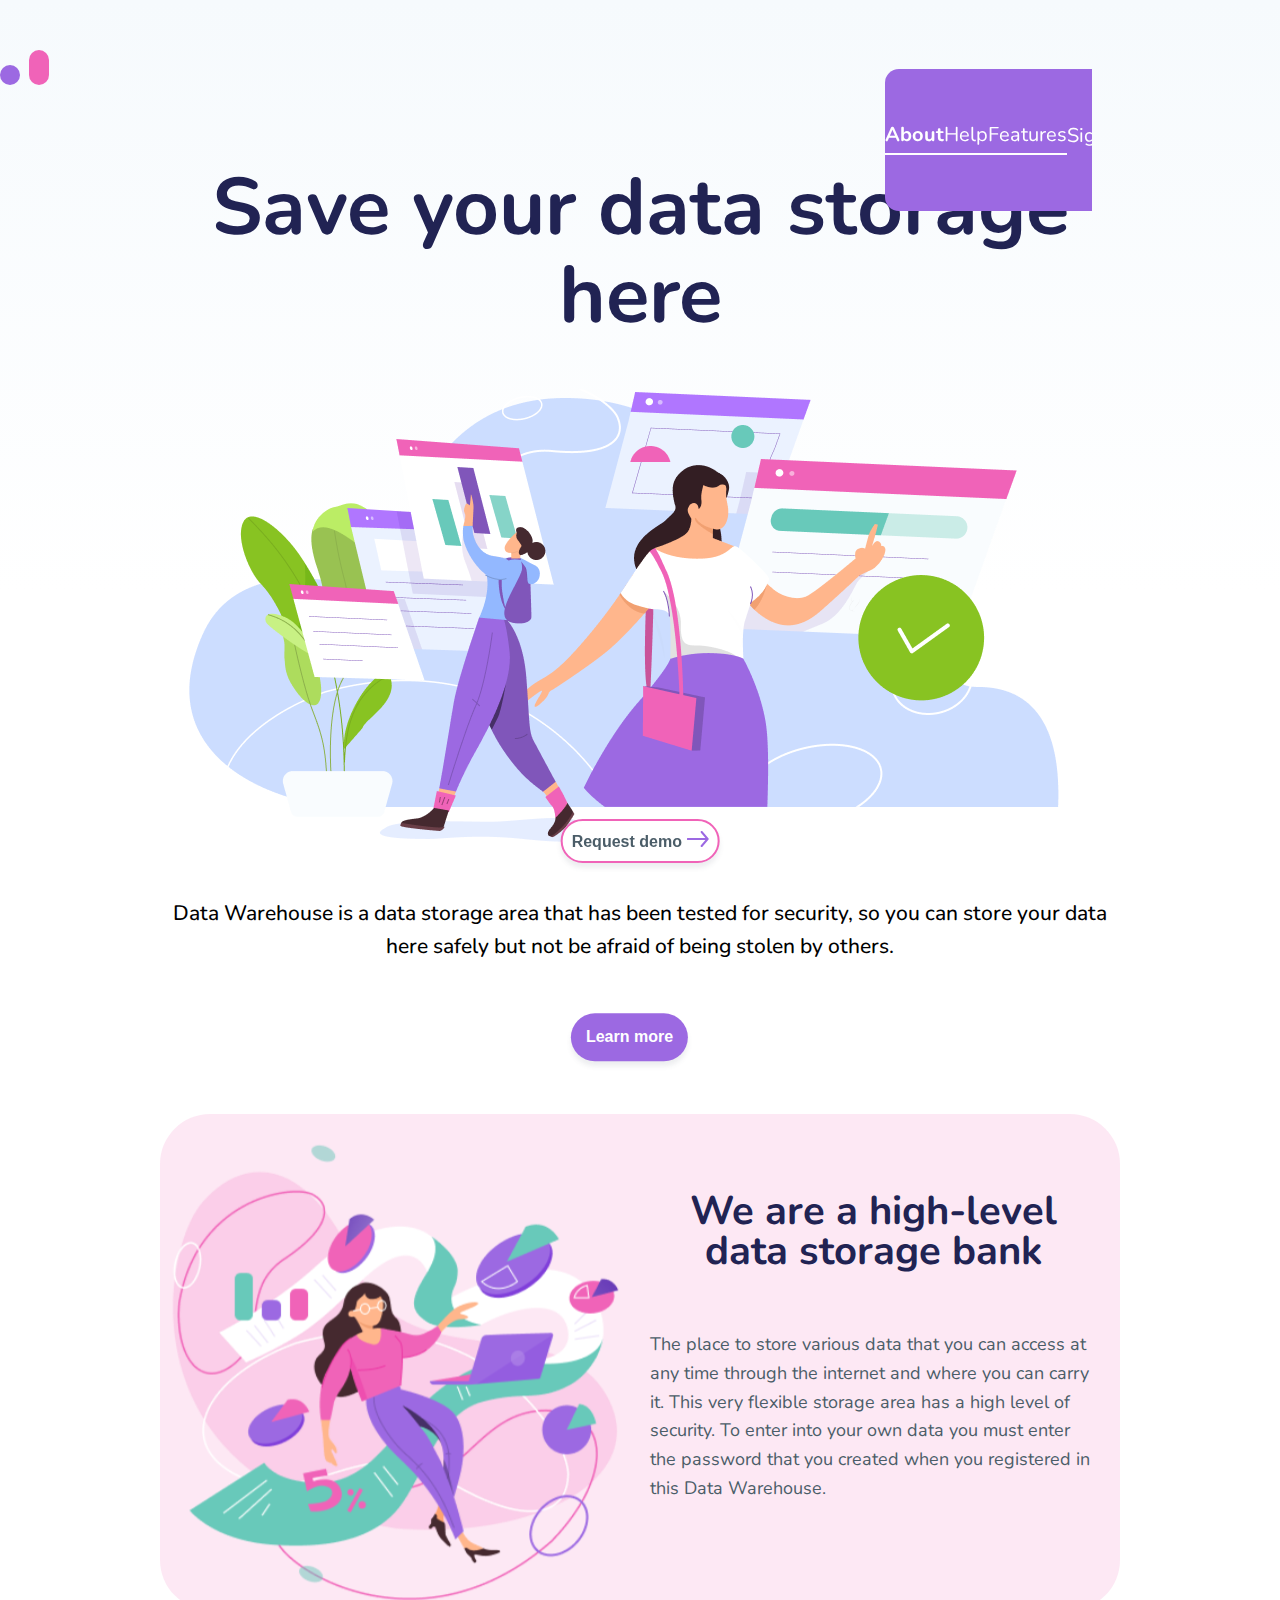
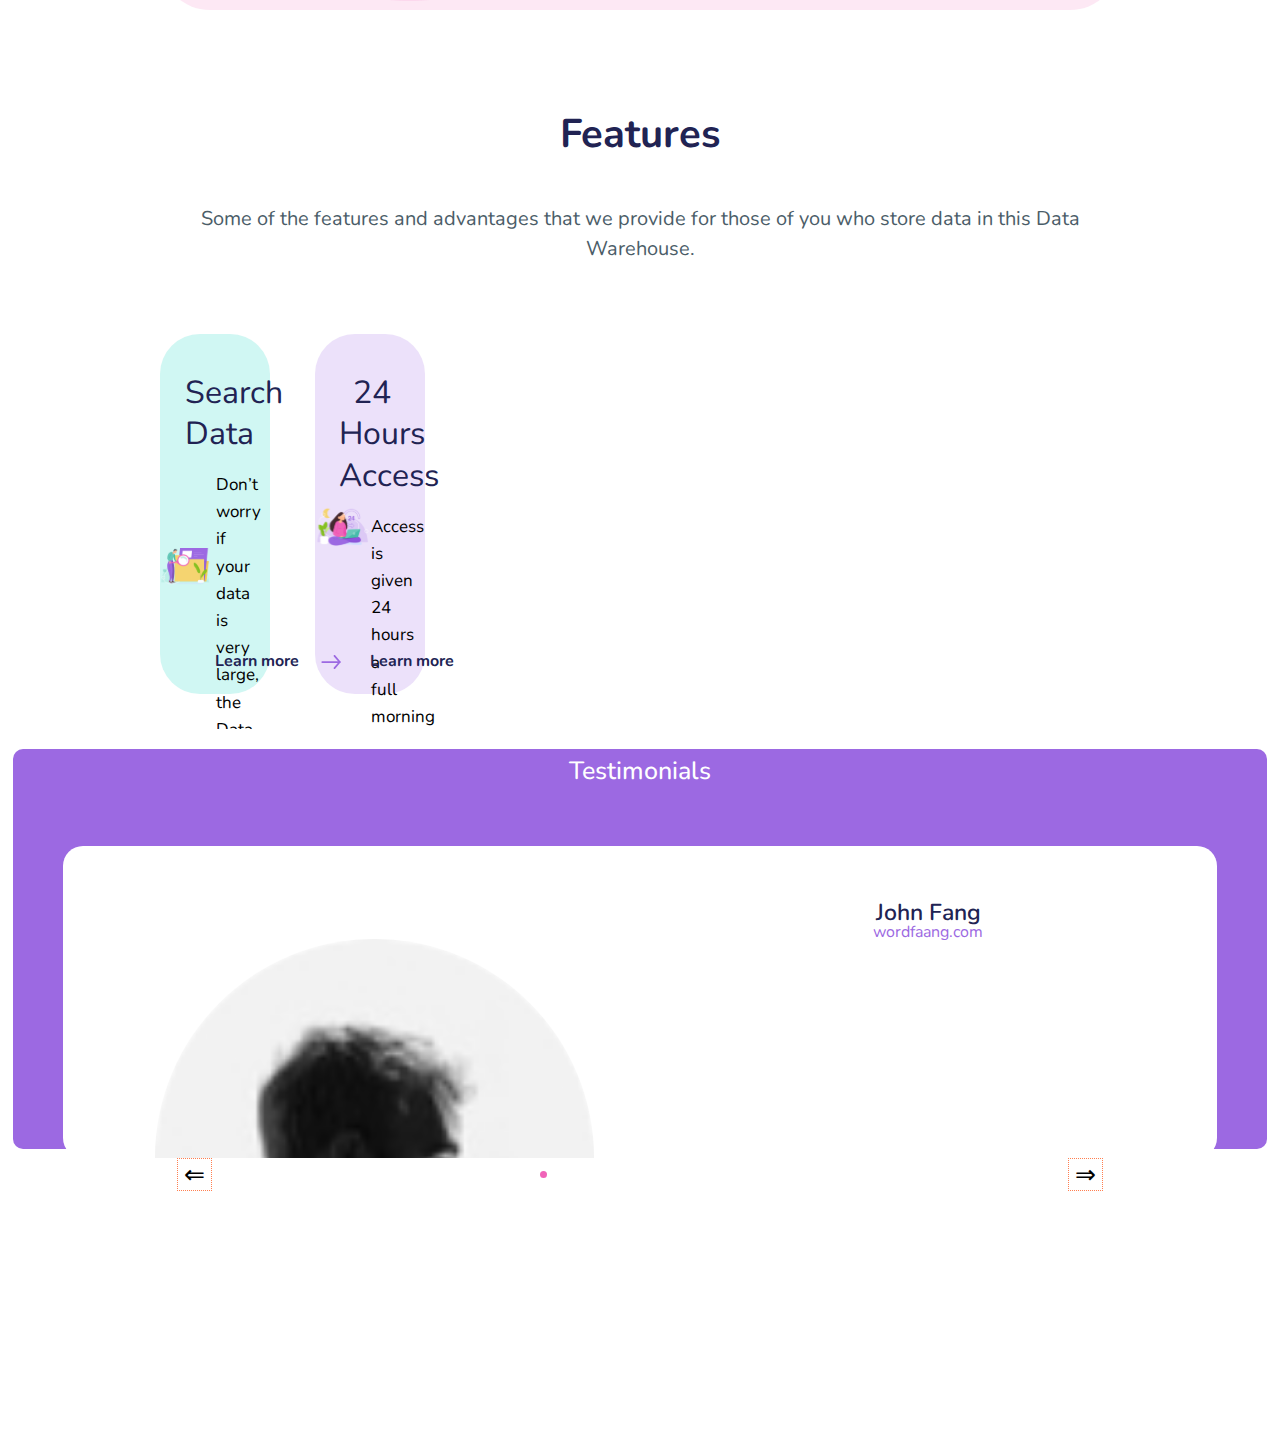
==== commit ce5e0737: "Merge pull request #3 from BlazikeNFront/develop" ====
--- a/figma template Data warehouse/index.html
+++ b/figma template Data warehouse/index.html
@@ -103,7 +103,7 @@
     <div class = 'containerForTestimonials'>
         <div class = 'testimonialsFlex'>
             <div class = 'testimonialsSlider testimonials1'>
-                <img src = 'img\john Fang pic.svg' alt ='pictureOfDev'>
+                <img src = 'img\johnjpg.jpg' alt ='pictureOfDev'>
                 <div class = 'peopleDesc'>
                     <h4>John Fang</h4>
                     <p class = 'proffesion'>wordfaang.com</p>
@@ -113,7 +113,7 @@
             </div>
 
             <div class = 'testimonialsSlider testimonials2'>
-                <img src = 'img\JennyDoe pic.svg' alt ='pictureOfDev'>
+                <img src = 'img\jennyjpg.jpg' alt ='pictureOfDev'>
                 <div class = 'peopleDesc'>
                     <h4>Jehnny Doe</h4>
                     <p class = 'proffesion'>UX Engineer</p>
@@ -122,7 +122,7 @@
                 <p class = 'peopleInfo'>Suspendisse ultrices at diam lectus nullam. Nisl, sagittis viverra enim erat tortor ultricies massa turpis. Arcu pulvinar aenean nam laoreet nulla.</p>
             </div>
             <div class = 'testimonialsSlider testimonials3'>
-                <img src = 'img\william pic.svg' alt ='pictureOfDev'>
+                <img src = 'img\williamjpg.jpg' alt ='pictureOfDev'>
                 <div class = 'peopleDesc'>
                     <h4>William Noa</h4>
                     <p class = 'proffesion'>Web designer</p>
@@ -131,9 +131,9 @@
                 <p class = 'peopleInfo'>Suspendisse ultrices at diam lectus nullam. Nisl, sagittis viverra enim erat tortor ultricies massa turpis. Arcu pulvinar aenean nam laoreet nulla.</p>
             </div>
             <div class = 'testimonialsSlider testimonials4'>
-                <img src = 'img\john Fang pic.svg' alt ='pictureOfDev'>
+                <img src = 'img\damian pitcher.jpg' alt ='pictureOfDev'>
                 <div class = 'peopleDesc'>
-                    <h4>Damian Pithcer</h4>
+                    <h4>Damian Pitcher</h4>
                     <p class = 'proffesion'>KEKW</p>
                    
                 </div>
@@ -145,13 +145,14 @@
 
     </div>
     <div class = 'buttonsForTestimonials'>
-<button type="button" class='prevSlide'>&lArr;</button>
+<button type="button" class='prevSlide prevTestSlide'>&lArr;</button>
         <div  class='sliderDotsContainer'>
-             <div class = 'sliderDot sliderDot1'></div>
+             <div class = 'sliderDot sliderDot1 activeDot'></div>
              <div class = 'sliderDot sliderDot2'></div>
              <div class = 'sliderDot sliderDot3'></div>
+             <div class = 'sliderDot sliderDot4'></div>
         </div>
-<button type="button" class='nextSlide'>&rArr;</button>
+<button type="button" class='nextSlide nextTestSlide'>&rArr;</button>
 
 </div>
 </section>
--- a/figma template Data warehouse/stylesheet.css
+++ b/figma template Data warehouse/stylesheet.css
@@ -427,7 +427,7 @@
 .sliderDotsContainer {
     
     display: flex;
-    width: 8%;
+    width: 16%;
     justify-content: space-between;
     align-items: center;
 }
@@ -452,6 +452,8 @@
     width: 400%;
     height: 100%;
     overflow: hidden;
+    transition-duration: 2s;
+    
 }
 .testimonialsSlider {
     width: 23%;
@@ -474,6 +476,7 @@
 .testimonialsFlex img {
     margin: 8% 0% 0% 8%;
     width: 38%;
+    border-radius:50%;
 }
 .proffesion {
     color: var(--font-color3);
@@ -486,10 +489,33 @@
     text-align: justify;
   text-justify: inter-word;
 }
+.activeDot {
+    background-color:var(--font-color4);
+    width:7px;
+    height:7px;
+}
 
 .displayNone {
     display:none;
     }
+
+.testiomonialsSlider0 {
+    transform:translate(0%);
+}
+
+.testiomonialsSlider1 {
+    transform:translate(-25%);
+}
+.testiomonialsSlider2 {
+    transform:translate(-50%);
+}
+
+.testiomonialsSlider3 {
+    transform:translate(-75%);
+}
+
+
+
 
 @keyframes translateMenu_right {
     0% {
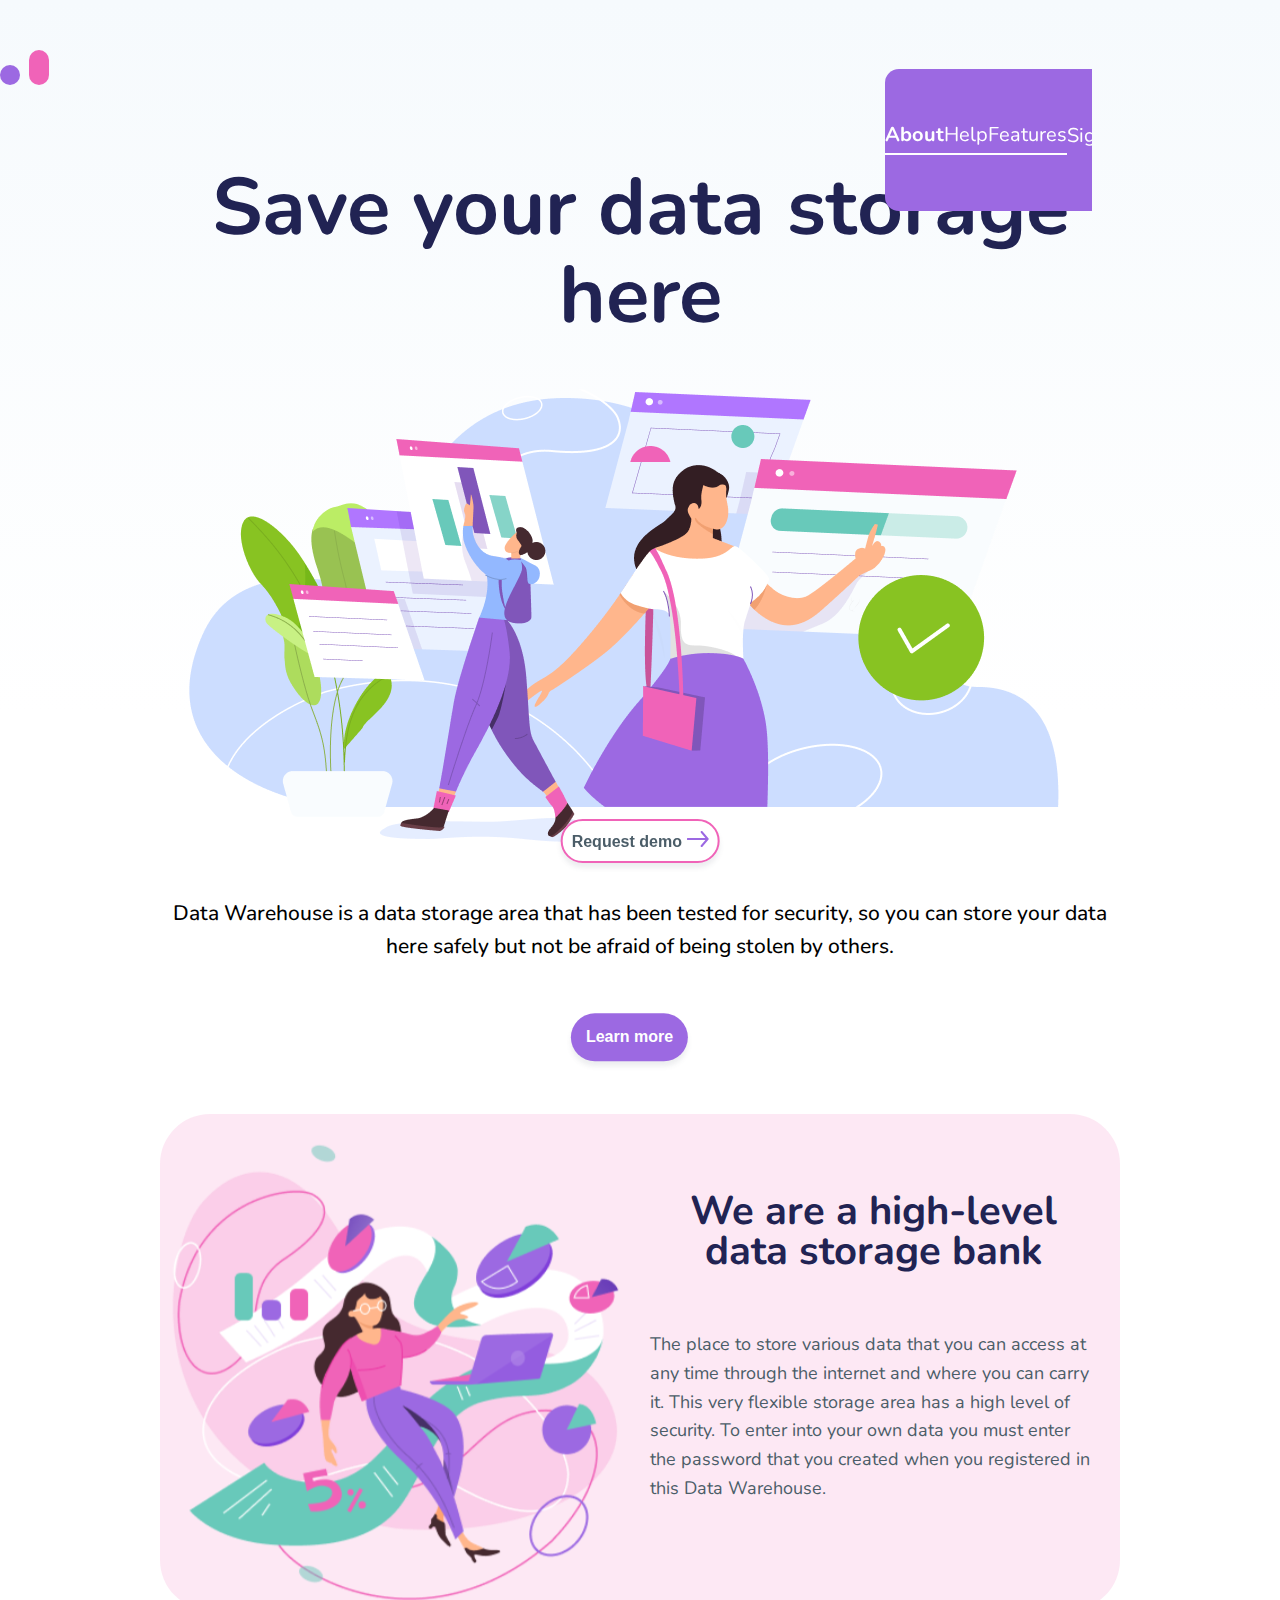
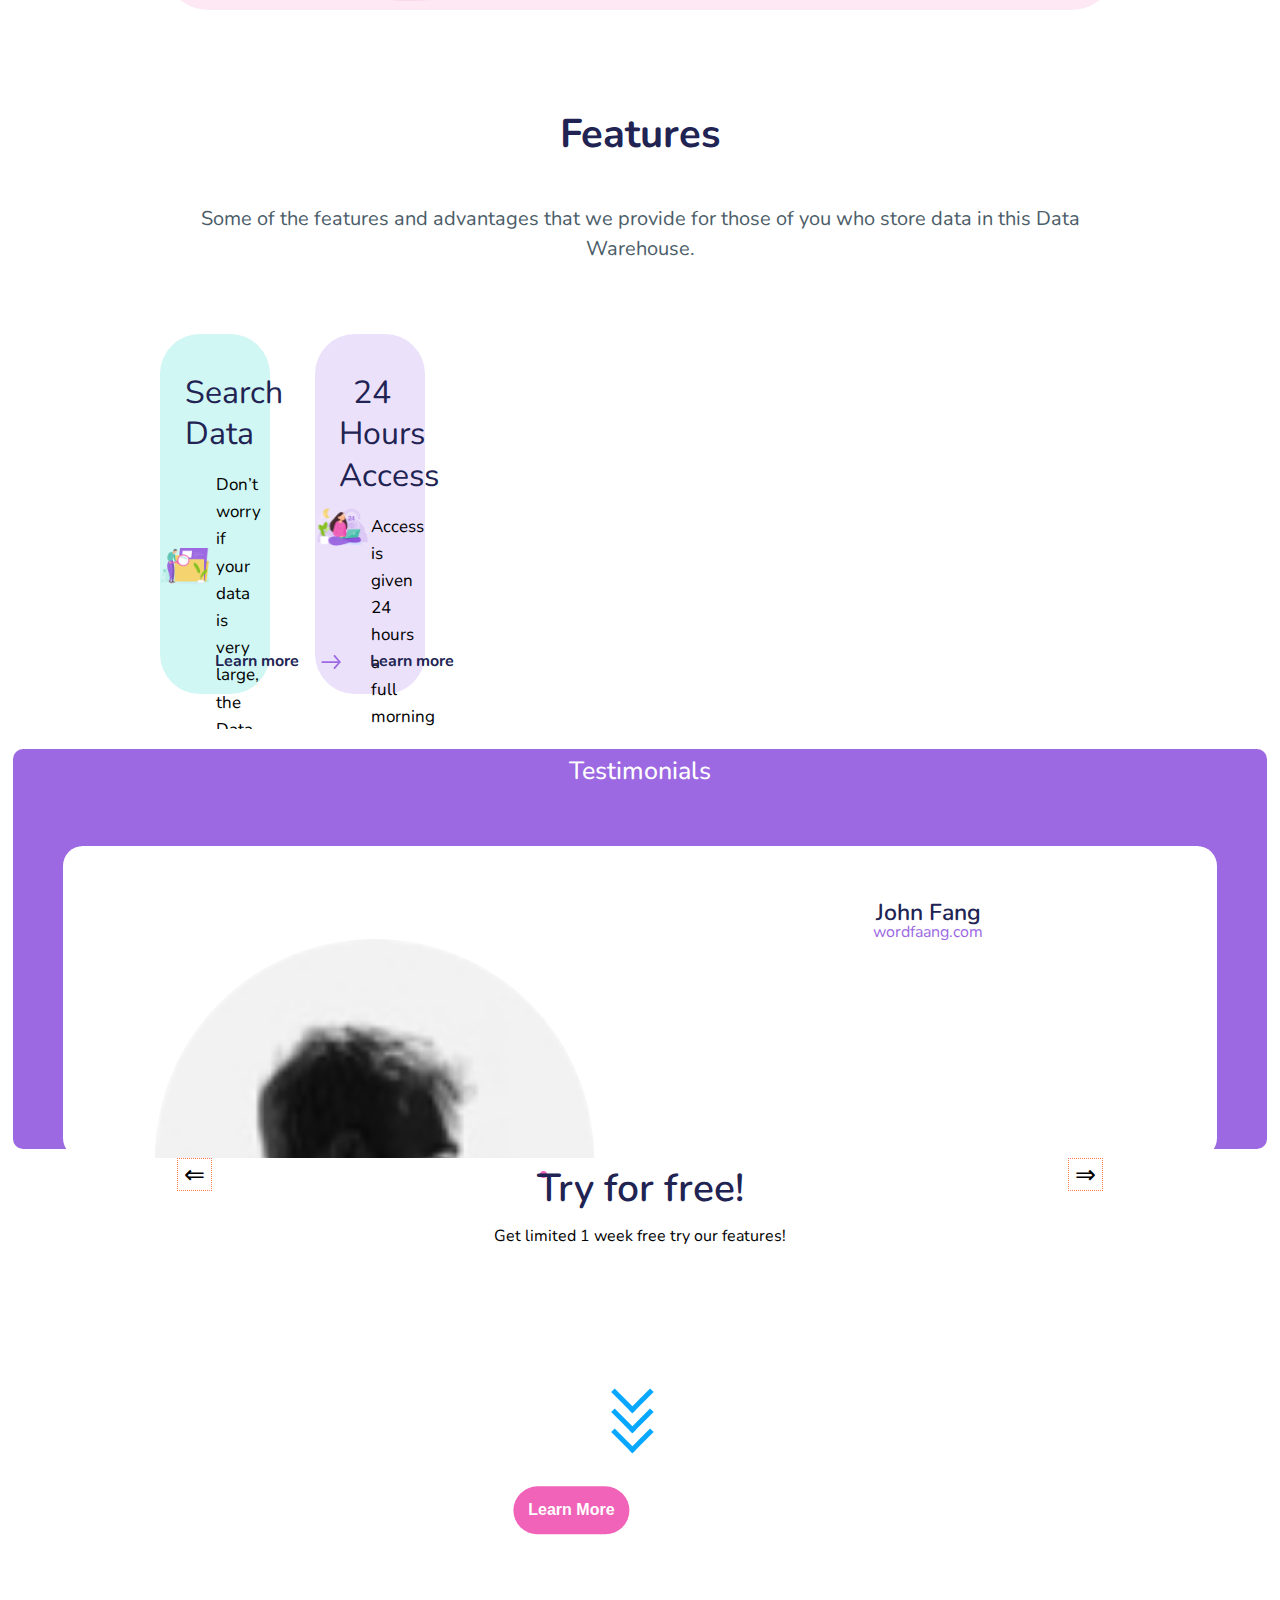
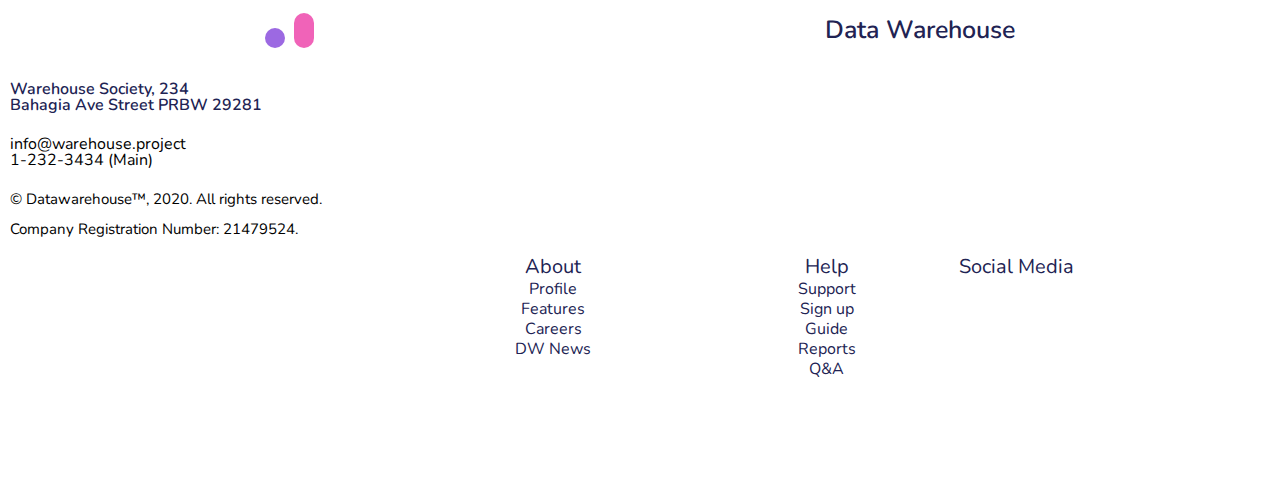
==== commit eff232f6: "Merge pull request #4 from BlazikeNFront/develop" ====
--- a/figma template Data warehouse/index.html
+++ b/figma template Data warehouse/index.html
@@ -68,10 +68,7 @@
          store data in this Data Warehouse.</h2>
          <div class = 'containerForSlides'>
     <div class="featureGrid">
-        <div class='buttons'>
-        <button type="button" class='prevSlide'>&lArr;</button>
-        <button type="button" class='nextSlide'>&rArr;</button>
-    </div>
+       
         <div class="featureListItem featureListItem--item1 active">
             <h3>Search Data </h3>
             <p>Don’t worry if your data is very large, the Data Warehoue provides a search engine, which is useful for making it easier to find data effectively saving time.</p>
@@ -96,8 +93,13 @@
 
     </div>
 </div>
-</div>
-</section>
+<div class='buttons'>
+    <button type="button" class='prevSlide'>&lArr;</button>
+    <button type="button" class='nextSlide'>&rArr;</button>
+</div>
+</section>
+</div>
+
 <section class = 'testimonials'>
     <h3>Testimonials</h3>
     <div class = 'containerForTestimonials'>
@@ -156,8 +158,62 @@
 
 </div>
 </section>
-
-
+<section class = 'freebies'>
+    <h2>Try for free!</h2>
+    
+    <p class = 'freebiesPar'>Get limited 1 week free try our features!</p>
+    <div class="arrow">
+        <span></span>
+        <span></span>
+        <span></span>
+
+    </div>
+    <button class = 'btn'>Learn More</button>
+
+
+
+</section>
+<footer>
+   
+        <div class ='companyInfo'>
+         
+            <div class ='footerImgText'>
+                <img src="icons/Logo.svg" alt="logo">
+                <p>Data Warehouse</p>
+            </div>
+            <p class ='localization'>Warehouse Society, 234<br> Bahagia Ave Street PRBW 29281</p>
+            <p class = 'contact'>info@warehouse.project<br> 1-232-3434 (Main)</p>
+            <p class = 'rightsReserved'>© Datawarehouse™, 2020. All rights reserved.<br><br> Company Registration Number: 21479524.</p>
+        </div>
+        <div class = 'footerGrid'>
+        <div class = 'footerAbout'>
+            <h3>About</h3>
+            <a href ='#'>Profile</a>
+            <a href ='#'>Features</a>
+            <a href ='#'>Careers</a>
+            <a href ='#'>DW News</a>
+        </div>
+        <div class = 'footerHelp'>
+            <h3>Help</h3>
+            <a href ='#'>Support</a>
+            <a href ='#'>Sign up</a>
+            <a href ='#'>Guide</a>
+            <a href ='#'>Reports</a>
+            <a href ='#'>Q&A</a>
+        </div>
+        <div class = 'footerSocial'>
+            <h3>Social Media</h3>
+            <a href ='#'></a>
+            <a href ='#'></a>
+            <a href ='#'></a>
+            <a href ='#'></a>
+
+        </div>
+
+
+    </div>
+
+</footer>
 
 
 </div>
--- a/figma template Data warehouse/stylesheet.css
+++ b/figma template Data warehouse/stylesheet.css
@@ -271,9 +271,9 @@
 
 }
 .buttons {
-    position: absolute;
+    
     display: flex;
-    height: 103vh;
+    
     width: 100%;
     
     align-items: center;
@@ -513,9 +513,148 @@
 .testiomonialsSlider3 {
     transform:translate(-75%);
 }
-
-
-
+.freebies {
+    margin-top:20px;
+}
+.freebies h2 {
+    text-align: center;
+    font-size: 39px;
+    padding-bottom: 20px;
+    font-weight: 600;
+}
+.freebies {
+    text-align:center;
+}
+.freebies button {
+    background-color:var(--font-color4);
+    color:white;
+    margin-top: 23px;
+}
+body{
+    margin: 0;
+    padding: 0;
+    background-color: #000;
+  }
+  .arrow{
+    
+    margin-left: 66%;
+  
+    margin-top: 10%;
+   
+    transform: translate(-50%,-50%);
+  }
+  .arrow span{
+      display: block;
+      width: 30px;
+      height: 30px;
+      border-bottom: 5px solid #06A8FF;
+      border-right: 5px solid #06A8FF;
+      transform: rotate(45deg);
+      margin: -10px;
+      animation: animate 2s infinite;
+  }
+  .arrow span:nth-child(2){
+      animation-delay: -0.2s;
+  }
+  .arrow span:nth-child(3){
+      animation-delay: -0.4s;
+  }
+  .freebiesPar {
+      padding-bottom:50px;
+  }
+
+  .companyInfo {
+    grid-area: companyInfo;
+    display: flex;
+    flex-direction: column;
+    justify-content: space-between;
+    padding: 20px 10px 20px 10px;
+    height: 264px;
+  }
+  .footerGrid {
+      display:grid;
+      grid-template-areas: 
+      "companyInfo companyInfo footerAbout footerHelp footerSocial"
+      
+  }
+  .companyInfo {
+      grid-area:companyInfo ;
+  }
+    .footerAbout {
+        grid-area:footerAbout;
+    }
+    .footerHelp {
+        grid-area:footerHelp;
+    }
+    .footerSocial {
+        grid-area:footerSocial;
+    }
+
+footer {
+    padding-bottom:100px;
+    margin-top:50px;
+}
+.footerImgText {
+    display:flex;
+    align-items:center;
+    justify-content: space-around;
+}
+.footerImgText p {
+    font-size:25px;
+    font-weight: 600;
+    color:var(--font-color1);
+    
+}
+.rightsReserved {
+    font-size:15px;
+}
+
+
+.localization {
+    color:var(--font-color1);
+    font-weight:600;
+    padding-top:10px;
+}
+.footerAbout {
+    grid-area: footerAbout;
+    height: 100px;
+    display: flex;
+    flex-direction: column;
+    align-items: center;
+    justify-content: space-between;
+}
+.footerHelp {
+    grid-area: footerHelp;
+    display: flex;
+    flex-direction: column;
+    justify-content: space-between;
+    align-items: center;
+    height: 120px;
+}
+footer h3 {
+    font-size:20px;
+    color:var(--font-color1)
+}
+footer a {
+    text-decoration:none;
+    color:var(--font-color1)
+}
+
+
+
+  @keyframes animate {
+      0%{
+          opacity: 0;
+          transform: rotate(45deg) translate(-20px,-20px);
+      }
+      50%{
+          opacity: 1;
+      }
+      100%{
+          opacity: 0;
+          transform: rotate(45deg) translate(20px,20px);
+      }
+  }
 
 @keyframes translateMenu_right {
     0% {
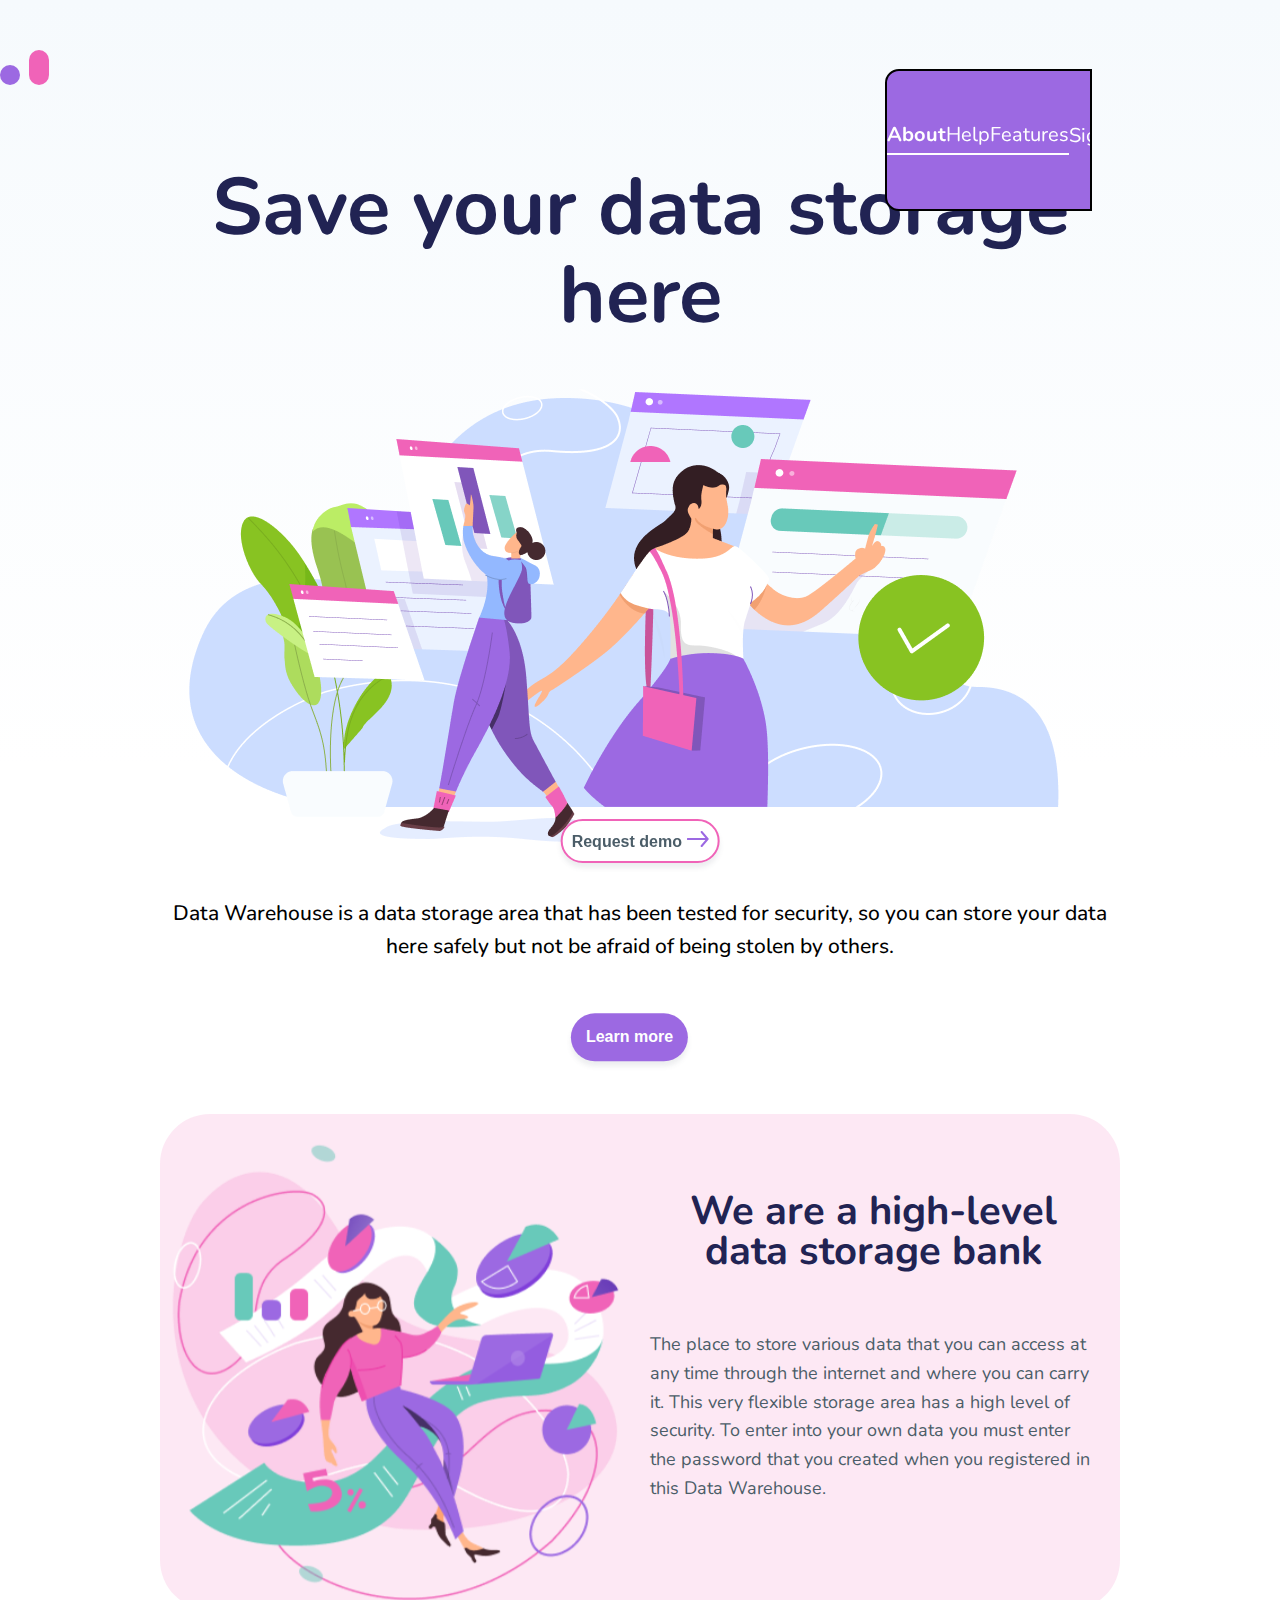
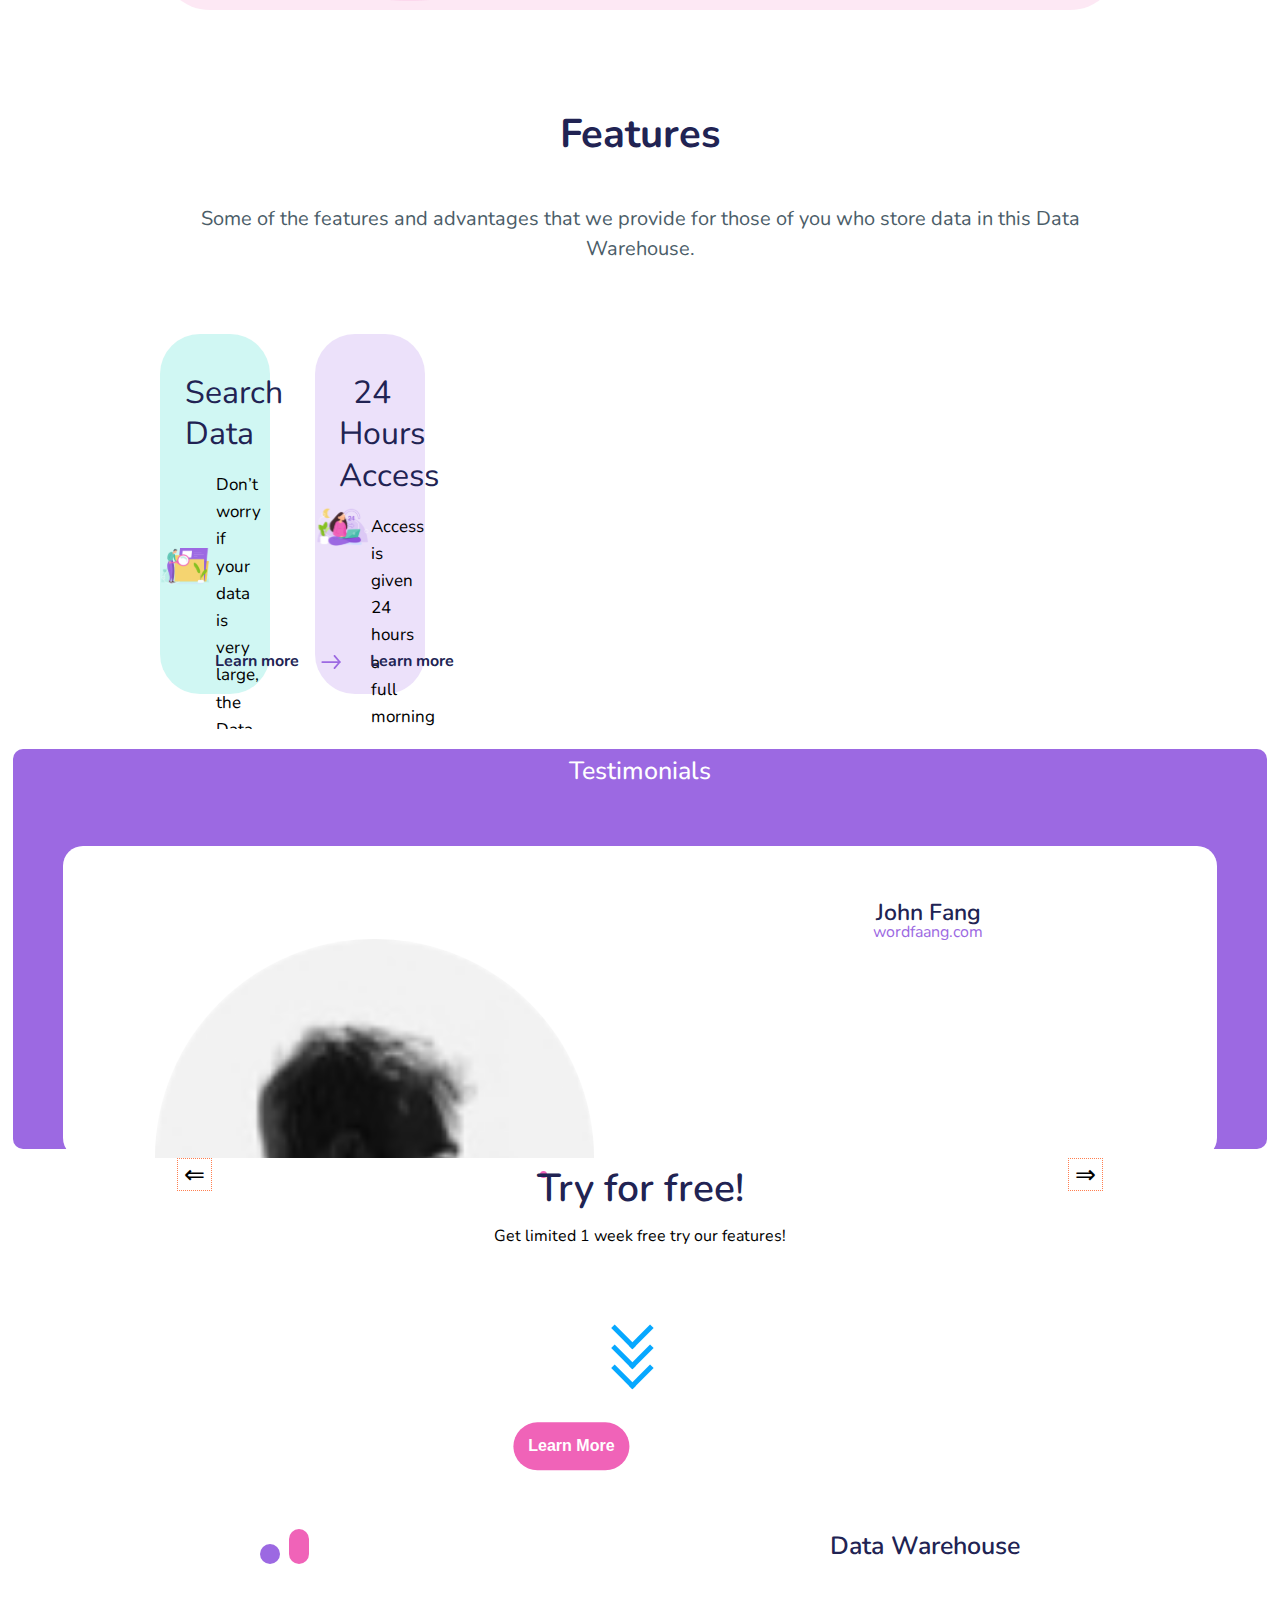
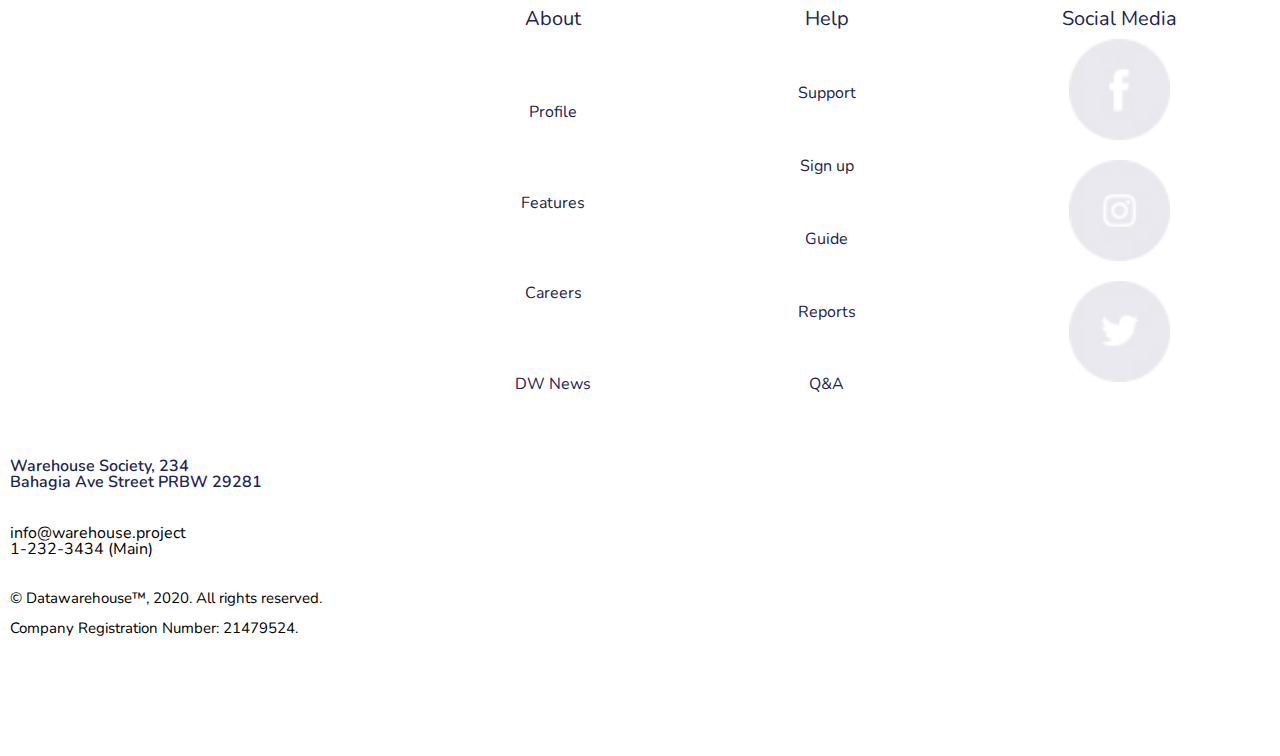
==== commit c4d4d55a: "Merge pull request #5 from BlazikeNFront/develop" ====
--- a/figma template Data warehouse/index.html
+++ b/figma template Data warehouse/index.html
@@ -168,24 +168,18 @@
         <span></span>
 
     </div>
-    <button class = 'btn'>Learn More</button>
+    <button class = 'btn btn-big'>Learn More</button>
 
 
 
 </section>
 <footer>
    
-        <div class ='companyInfo'>
-         
-            <div class ='footerImgText'>
-                <img src="icons/Logo.svg" alt="logo">
-                <p>Data Warehouse</p>
-            </div>
-            <p class ='localization'>Warehouse Society, 234<br> Bahagia Ave Street PRBW 29281</p>
-            <p class = 'contact'>info@warehouse.project<br> 1-232-3434 (Main)</p>
-            <p class = 'rightsReserved'>© Datawarehouse™, 2020. All rights reserved.<br><br> Company Registration Number: 21479524.</p>
-        </div>
-        <div class = 'footerGrid'>
+    <div class ='footerImgText'>
+        <img src="icons/Logo.svg" alt="logo">
+        <p>Data Warehouse</p>
+    </div>
+    <div class = 'footerGrid'>
         <div class = 'footerAbout'>
             <h3>About</h3>
             <a href ='#'>Profile</a>
@@ -203,15 +197,22 @@
         </div>
         <div class = 'footerSocial'>
             <h3>Social Media</h3>
-            <a href ='#'></a>
-            <a href ='#'></a>
-            <a href ='#'></a>
-            <a href ='#'></a>
-
-        </div>
-
-
-    </div>
+            <a href ='#'><img src ='icons\facebookSocials.jpg'  alt = 'facebookLink'></a>
+            <a href ='#'><img src ='icons\instagramSocials.jpg'  alt = 'instagramLink'></a>
+            <a href ='#'><img src ='icons\twitterSocials.jpg'  alt = 'twitterLink'></a>
+           
+
+        </div>
+    </div>
+        <div class ='companyInfo'>
+         
+          
+            <p class ='localization'>Warehouse Society, 234<br> Bahagia Ave Street PRBW 29281</p>
+            <p class = 'contact'>info@warehouse.project<br> 1-232-3434 (Main)</p>
+            <p class = 'rightsReserved'>© Datawarehouse™, 2020. All rights reserved.<br><br> Company Registration Number: 21479524.</p>
+        </div>
+
+    
 
 </footer>
 
--- a/figma template Data warehouse/stylesheet.css
+++ b/figma template Data warehouse/stylesheet.css
@@ -92,7 +92,7 @@
     height: 69%;
     top: 59px;
     background-color: var(--font-color3);
-  
+    border: 2px solid black;
     border-radius: 14px 0px 0px 14px;
     overflow: hidden;
    z-index:20000;
@@ -136,18 +136,18 @@
 
 }
 .btnMenu {
-    padding-top: 11px;
-    right: 16px;
-    background:none;
-    width:30px;
-    height:30px;
+    padding-top: 8px; 
+    right: 26px;
+    background: none;
+    width: 48px;
+    height: 37px;
     position: absolute;
-    bottom:unset;
-    border:none;
+    bottom: unset;
+    border: none;
     
 }
 .btnMenu img {
-    width:30px; 
+    width:100%; 
     margin-right:10px;
     
 }
@@ -452,7 +452,8 @@
     width: 400%;
     height: 100%;
     overflow: hidden;
-    transition-duration: 2s;
+    transition-duration: 1s;
+    animation-timing-function:ease-in-out;
     
 }
 .testimonialsSlider {
@@ -539,7 +540,7 @@
     
     margin-left: 66%;
   
-    margin-top: 10%;
+    margin-top: 5%;
    
     transform: translate(-50%,-50%);
   }
@@ -580,48 +581,14 @@
   .companyInfo {
       grid-area:companyInfo ;
   }
-    .footerAbout {
-        grid-area:footerAbout;
-    }
-    .footerHelp {
-        grid-area:footerHelp;
-    }
-    .footerSocial {
-        grid-area:footerSocial;
-    }
-
-footer {
-    padding-bottom:100px;
-    margin-top:50px;
-}
-.footerImgText {
-    display:flex;
-    align-items:center;
-    justify-content: space-around;
-}
-.footerImgText p {
-    font-size:25px;
-    font-weight: 600;
-    color:var(--font-color1);
-    
-}
-.rightsReserved {
-    font-size:15px;
-}
-
-
-.localization {
-    color:var(--font-color1);
-    font-weight:600;
-    padding-top:10px;
-}
-.footerAbout {
+  .footerAbout {
     grid-area: footerAbout;
-    height: 100px;
+    height: 100%;
     display: flex;
     flex-direction: column;
     align-items: center;
     justify-content: space-between;
+
 }
 .footerHelp {
     grid-area: footerHelp;
@@ -629,18 +596,71 @@
     flex-direction: column;
     justify-content: space-between;
     align-items: center;
-    height: 120px;
-}
+    height: 100%;
+}
+    .footerSocial {
+        grid-area:footerSocial;
+        display: flex;
+        flex-direction: column;
+        justify-content: center;
+    }
+    .footerSocial img {
+        display:flex;
+        align-items: center;
+        margin:0 auto;
+        padding:10px 0;
+        width: 63%;
+    }
+    .footerSocial a {
+        width: 50%;
+       
+        margin: 0 auto;
+    }
+
+footer {
+    padding-bottom:100px;
+    margin-top:50px;
+}
+.footerImgText {
+    display:flex;
+    align-items:center;
+    justify-content: space-around;
+    
+    margin: 45px 0;
+
+}
+.footerImgText p {
+    font-size:25px;
+    font-weight: 600;
+    color:var(--font-color1);
+    
+}
+.rightsReserved {
+    font-size:15px;
+}
+
+
+.localization {
+    color: var(--font-color1);
+    font-weight: 600;
+    padding-top: 46px;
+}
+
+
 footer h3 {
-    font-size:20px;
-    color:var(--font-color1)
+    font-size: 20px;
+    color: var(--font-color1);
+    text-align: center;
 }
 footer a {
     text-decoration:none;
     color:var(--font-color1)
 }
 
-
+.btn-big {
+    padding: 41px;
+    font-size: 25px;
+}
 
   @keyframes animate {
       0%{
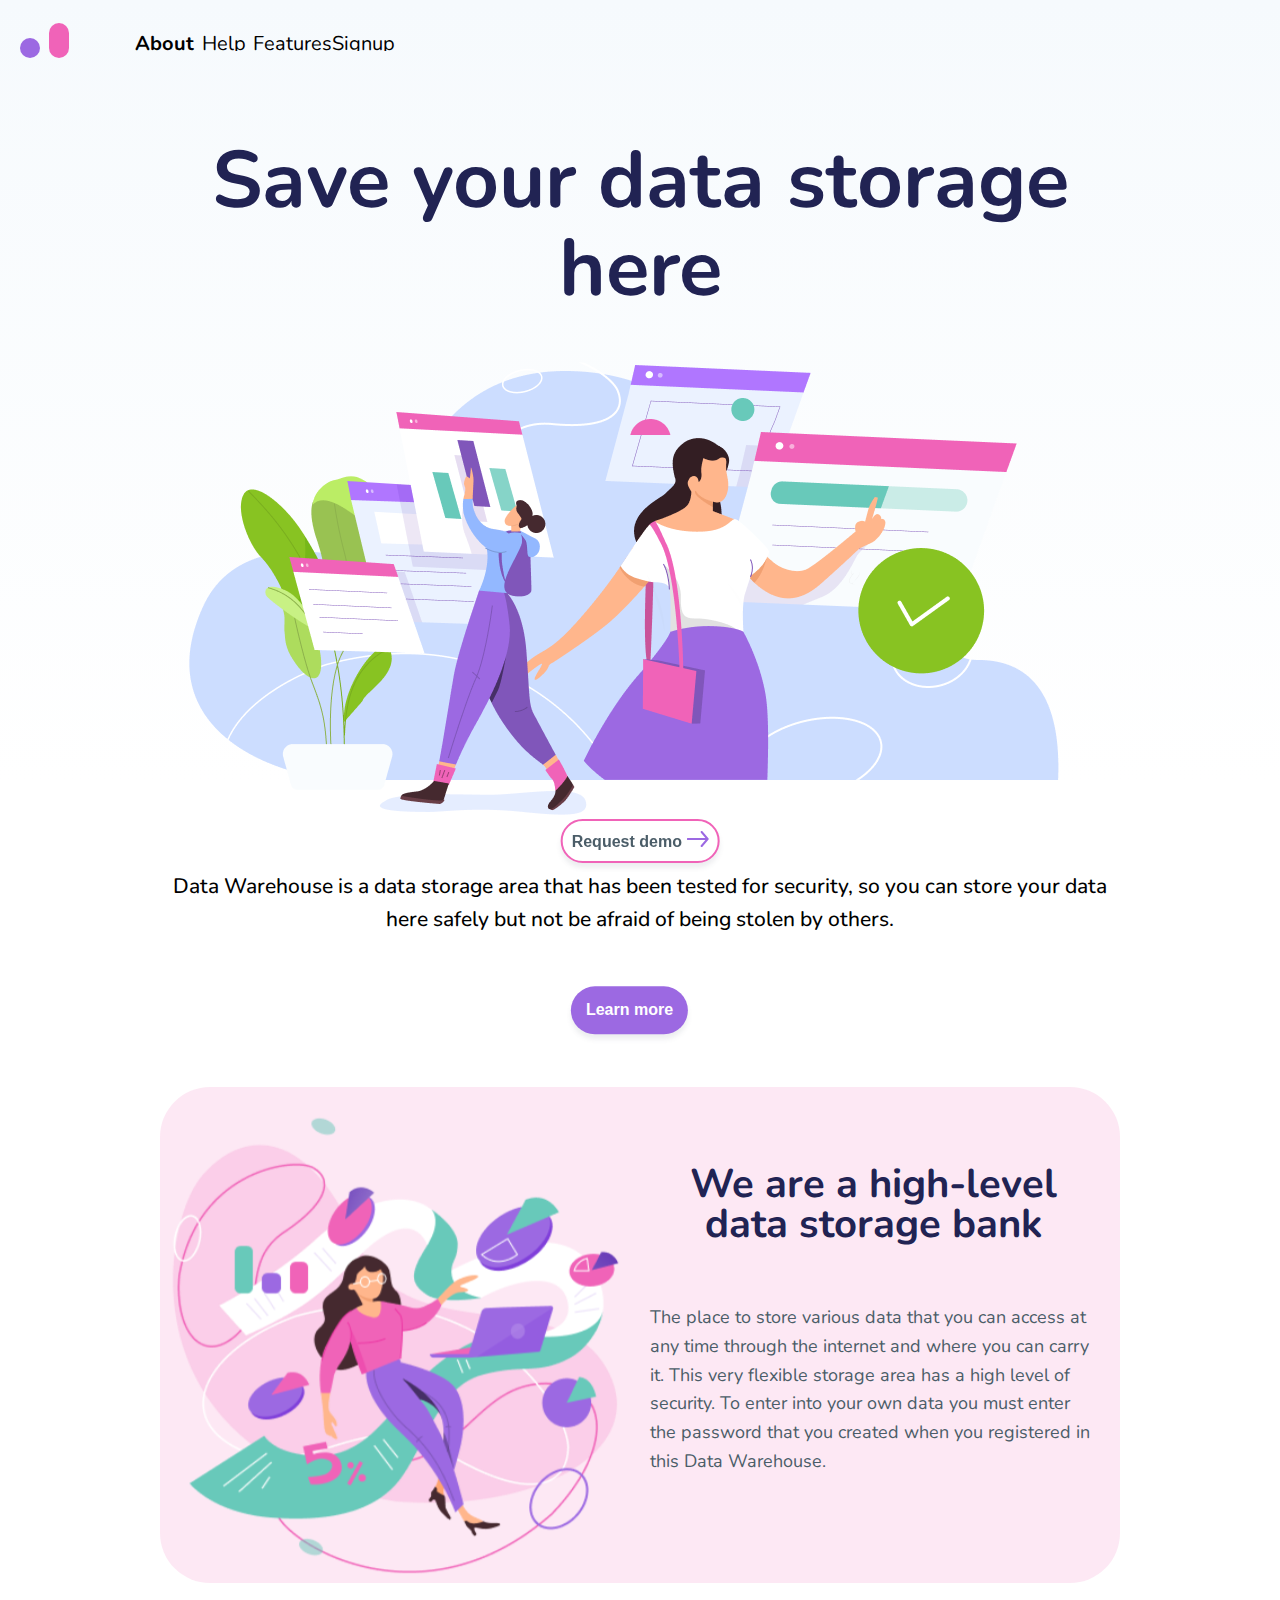
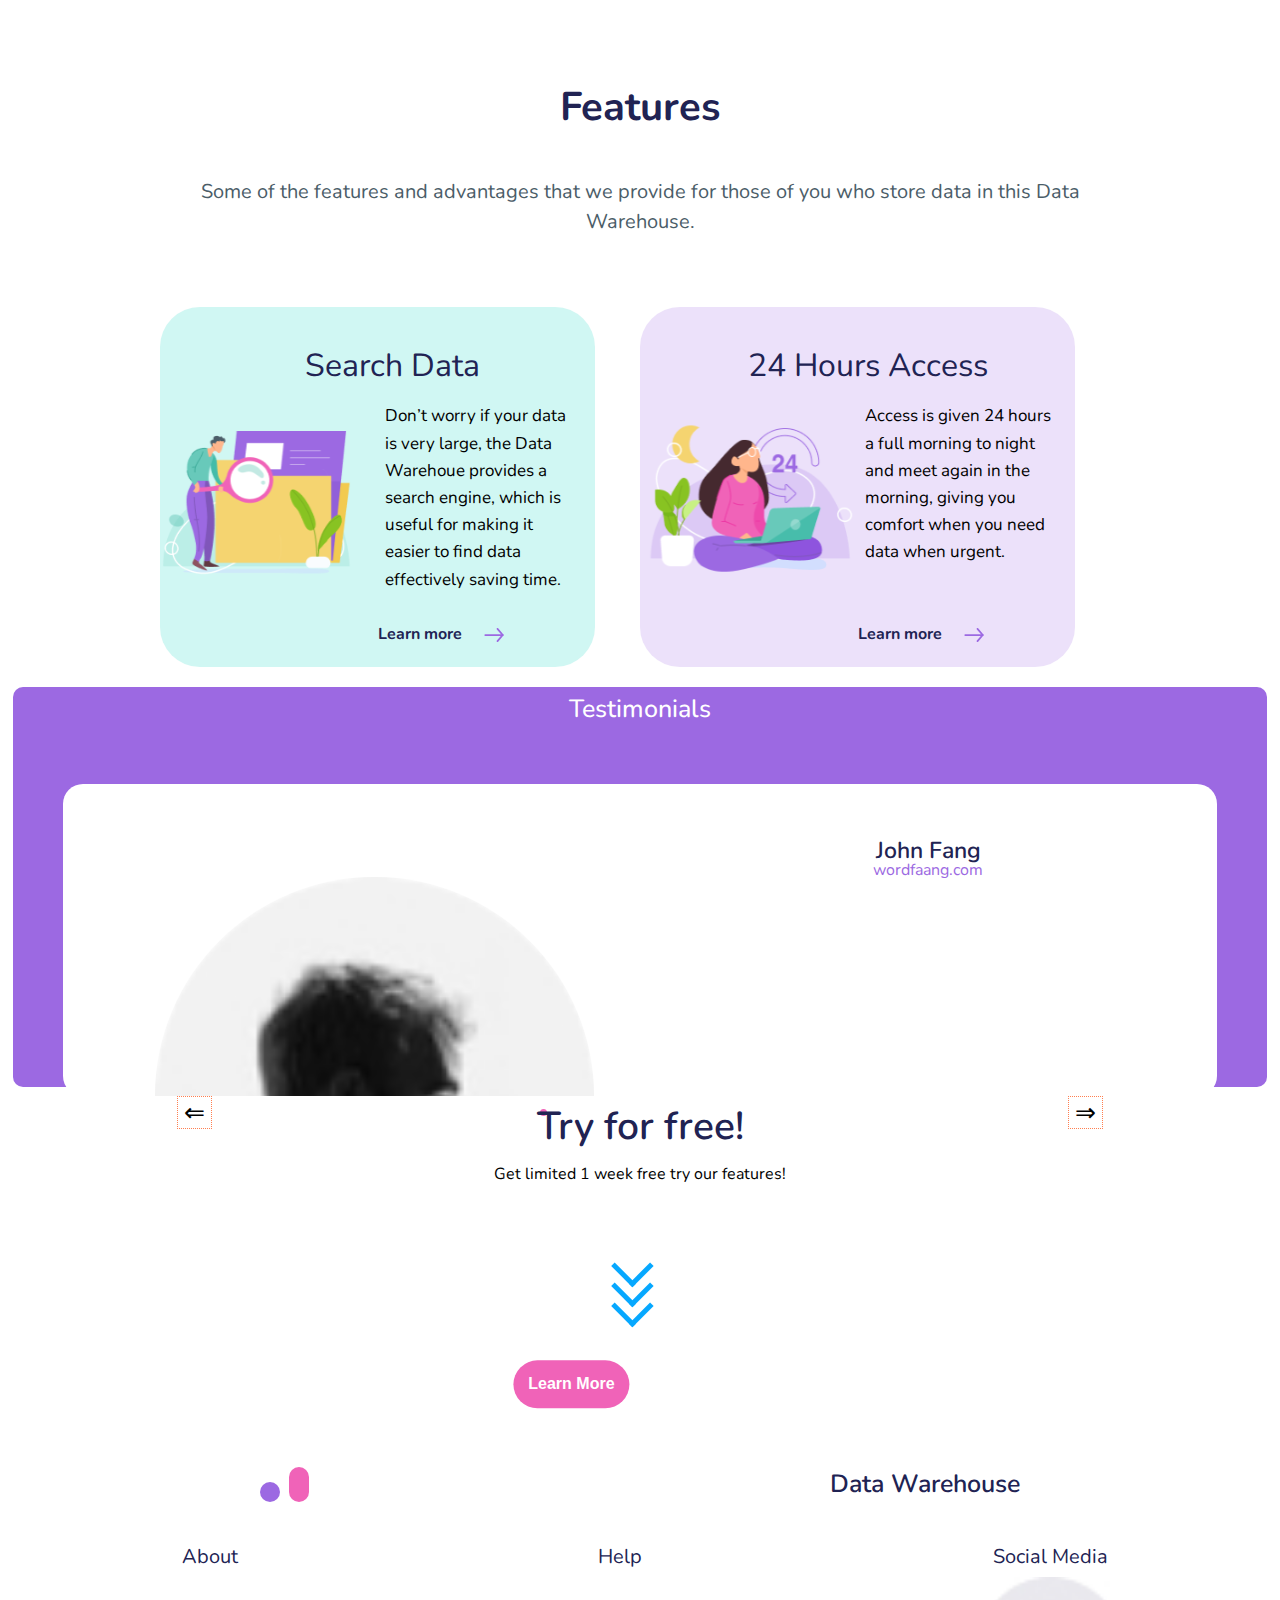
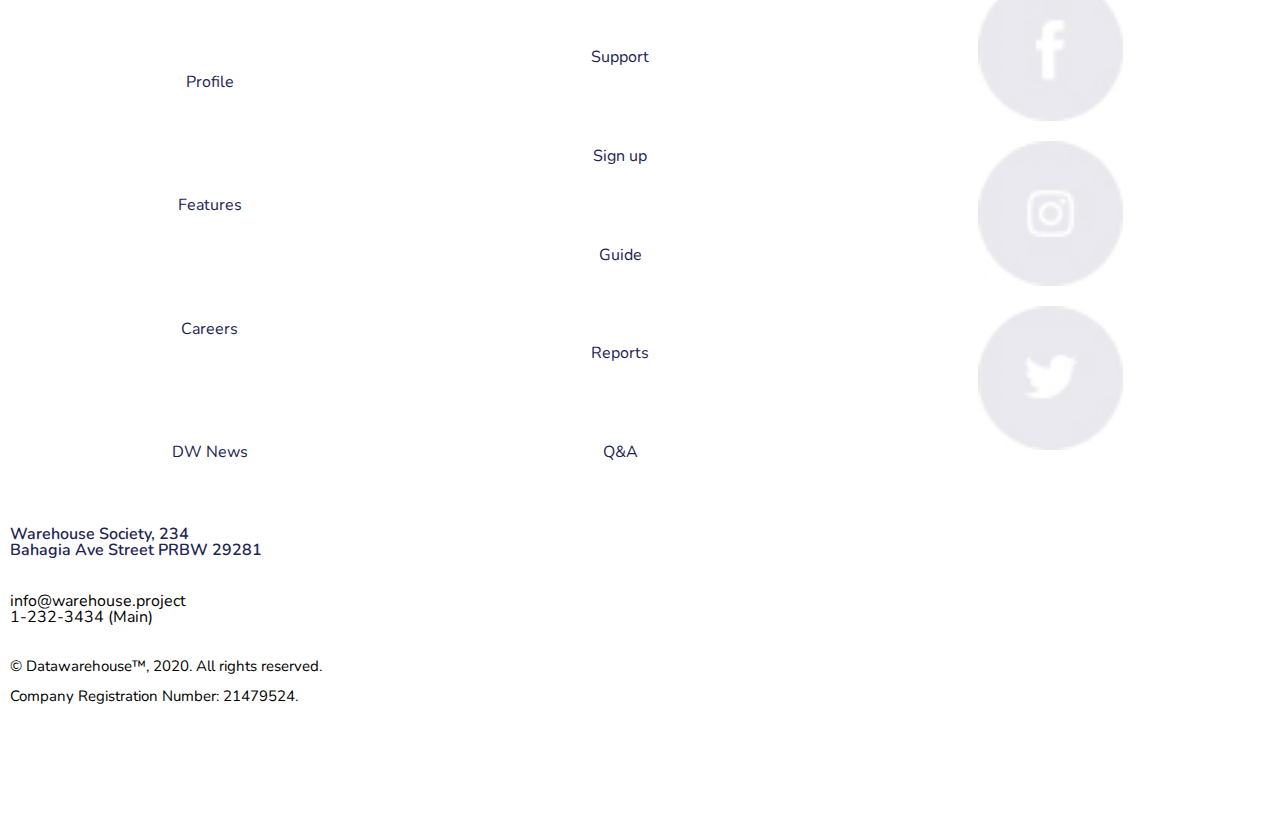
==== commit 7ba9ad79: "Merge pull request #6 from BlazikeNFront/develop" ====
--- a/figma template Data warehouse/index.html
+++ b/figma template Data warehouse/index.html
@@ -14,16 +14,17 @@
     
 </head>
 <body>
+    
     <button class="requestButton">
         Request demo
-       <img src="icons/NavButtonArrow.svg"  aria-hidden>
+       <img src="icons/NavButtonArrow.svg"   aria-hidden>
    </button>
 <nav>
     <a href="#landingPage" aria-label="go to the top">
-        <img src="icons/Logo.svg" alt="logo">
+        <img src="icons/Logo.svg" class = 'navLogoImg' alt="logo">
     </a>
     <div class = 'menu-container'>
-    <div class="container">
+        <div class="container">
        
     
         <div class="displayNone navLinks">
@@ -35,7 +36,7 @@
             <a href="#" id='lastLink'>Signup</a>
         </div>
     </div>
-       
+    
         
             <button class="btnMenu" type=button><img src="icons\menu.svg" alt="open menu"></button>
     </div>
--- a/figma template Data warehouse/stylesheet.css
+++ b/figma template Data warehouse/stylesheet.css
@@ -60,6 +60,9 @@
 nav {
     margin-top:5%;
   
+}
+.navLogoImg {
+    padding-left:20px;
 }
 
 .requestButton {
@@ -117,7 +120,7 @@
     color: white;
     border-bottom: 2px solid white;
     padding-bottom: 8px;
-
+    height: 31px;
     
 }
 
@@ -157,7 +160,7 @@
     
     background-size: 122%;
     min-height: 83vh;
-    padding: 60px 0 100px 0;
+    padding: 51px 0 100px 0;
     background-image: url(bg/LandingPage1.svg);
     background-repeat: no-repeat;
     background-position: 36% 82%;
@@ -205,9 +208,10 @@
 }
 
 .containerForSlides {
-    width: 310px;
-    height: 395px;
+    width: 100%;
+    height: 360px;
     overflow: hidden;
+    margin:0 auto;
 }
 
 .features {
@@ -575,7 +579,7 @@
   .footerGrid {
       display:grid;
       grid-template-areas: 
-      "companyInfo companyInfo footerAbout footerHelp footerSocial"
+      " footerAbout footerHelp footerSocial"
       
   }
   .companyInfo {
--- a/figma template Data warehouse/tablet.css
+++ b/figma template Data warehouse/tablet.css
@@ -2,6 +2,7 @@
     width: 720px;
     
 }
+
 
 .btn {
     font-size:14px;
@@ -12,6 +13,12 @@
 
 
 }
+nav .container {
+    display: flex;
+    align-items: center;
+    width: 610px;
+    margin-left: 0;
+}
 
 .btn--white {
     box-shadow: 0px 5px 5px rgba(75, 93, 104, 0.1);
@@ -27,7 +34,10 @@
     
 }
 nav {
-    margin-top:50px;
+    
+    margin-top: 23px;
+    display:flex;
+    align-items: center;
   
 } 
 
@@ -48,6 +58,54 @@
     justify-content: space-between;
 
 }
+.menu-container {
+   
+    margin-top: 0px;
+    left: 0%;
+    position: relative;
+    overflow: hidden;
+    width: 90%;;
+    height: 17px;
+    top: 0px;
+    z-index: 12000;
+
+}
+.navLinks {
+    position:relative;
+    display: flex;
+    
+    align-items: center;
+    justify-content: space-between;
+    width: 80%;
+    height: 69%;
+    top: 0px;
+    background-color:transparent;
+    border: none;;
+    border-radius: 0;
+    overflow: hidden;
+    z-index:20000;
+    color:black;
+    
+
+    
+}
+.navLinks a {
+    
+    
+    text-decoration: none;
+    width: 93%;
+    text-align: center;
+    
+    color:black;
+    padding-bottom: 8px;
+
+    
+}
+.navLinks .main {
+    color:black;
+    font-weight:700;
+    }
+
 .btnMenu {
     display:none;
     
@@ -58,7 +116,7 @@
     
     
     min-height:83vh ;
-    padding: 77px 0 100px 0;
+    padding: 30px 0 100px 0;
     background-image:url(bg/LandingPage1.svg) ;
     background-repeat:no-repeat;
     background-position: 44% 52%;
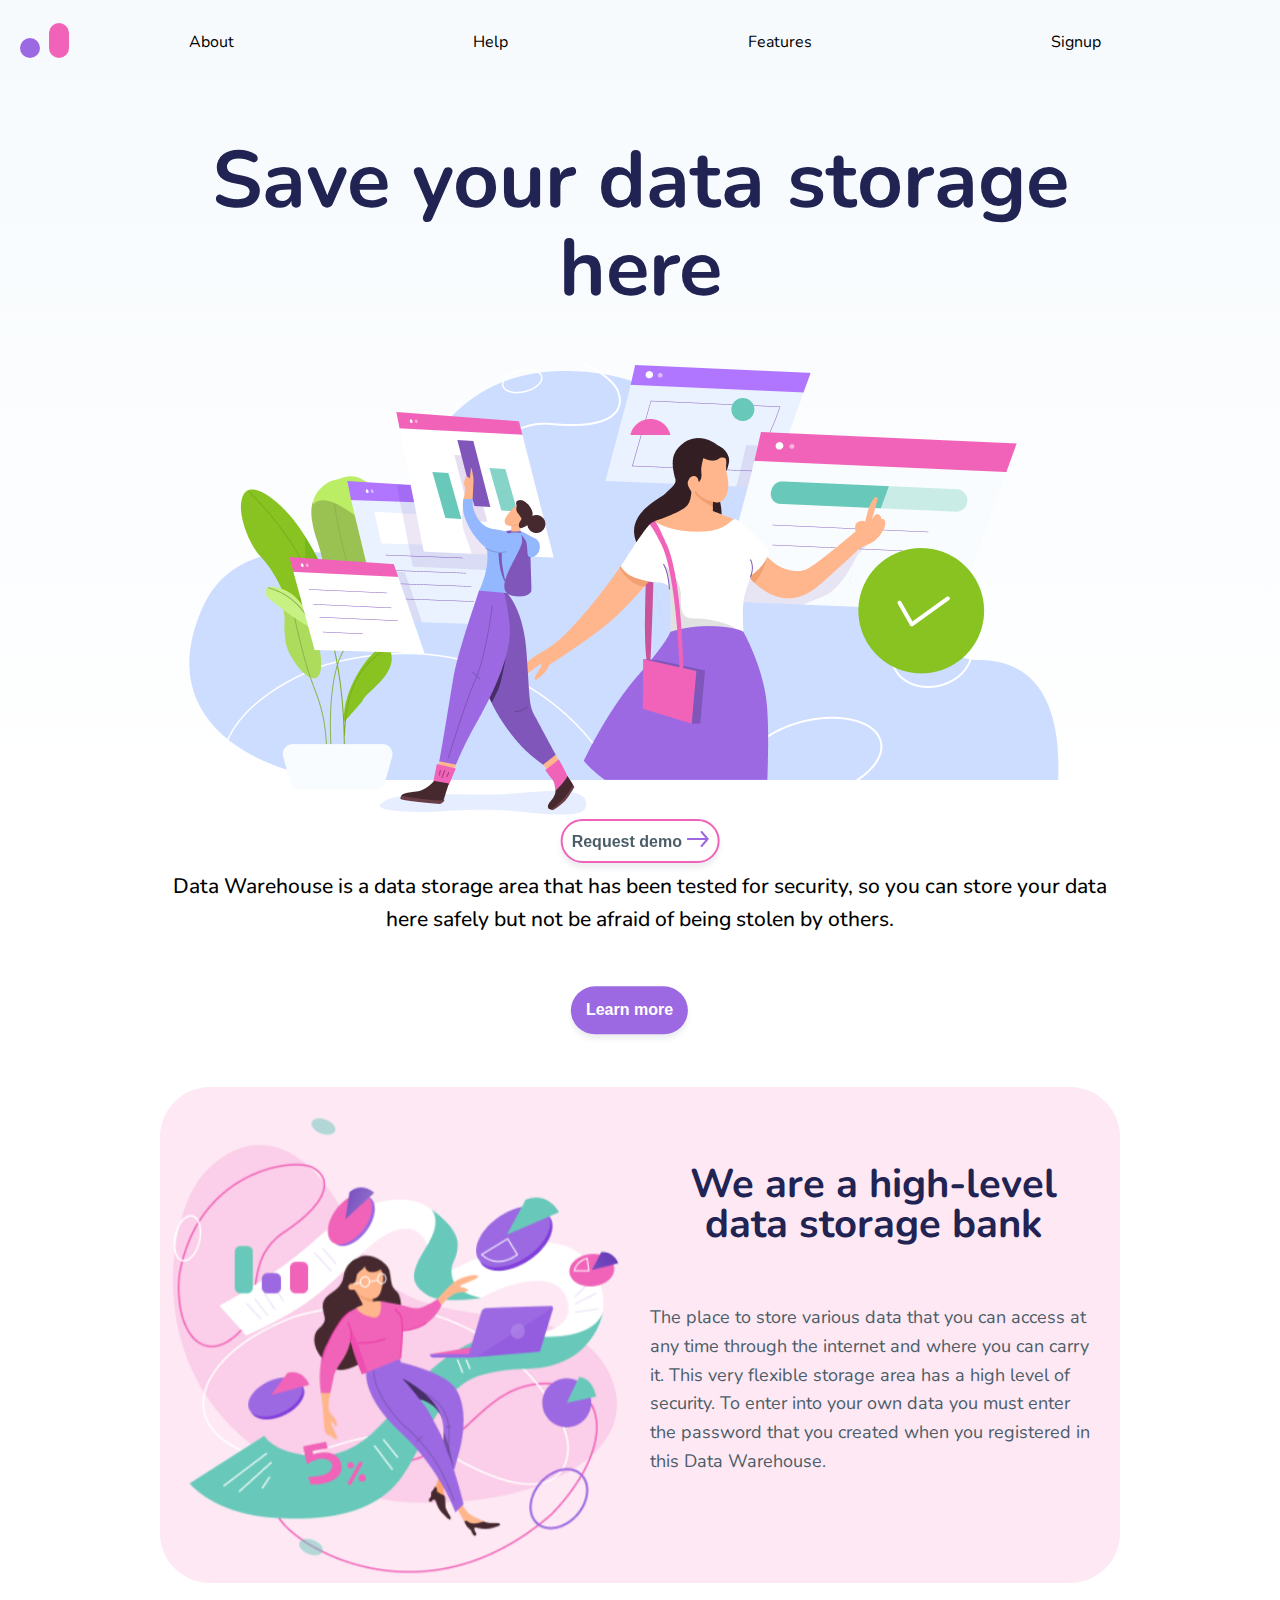
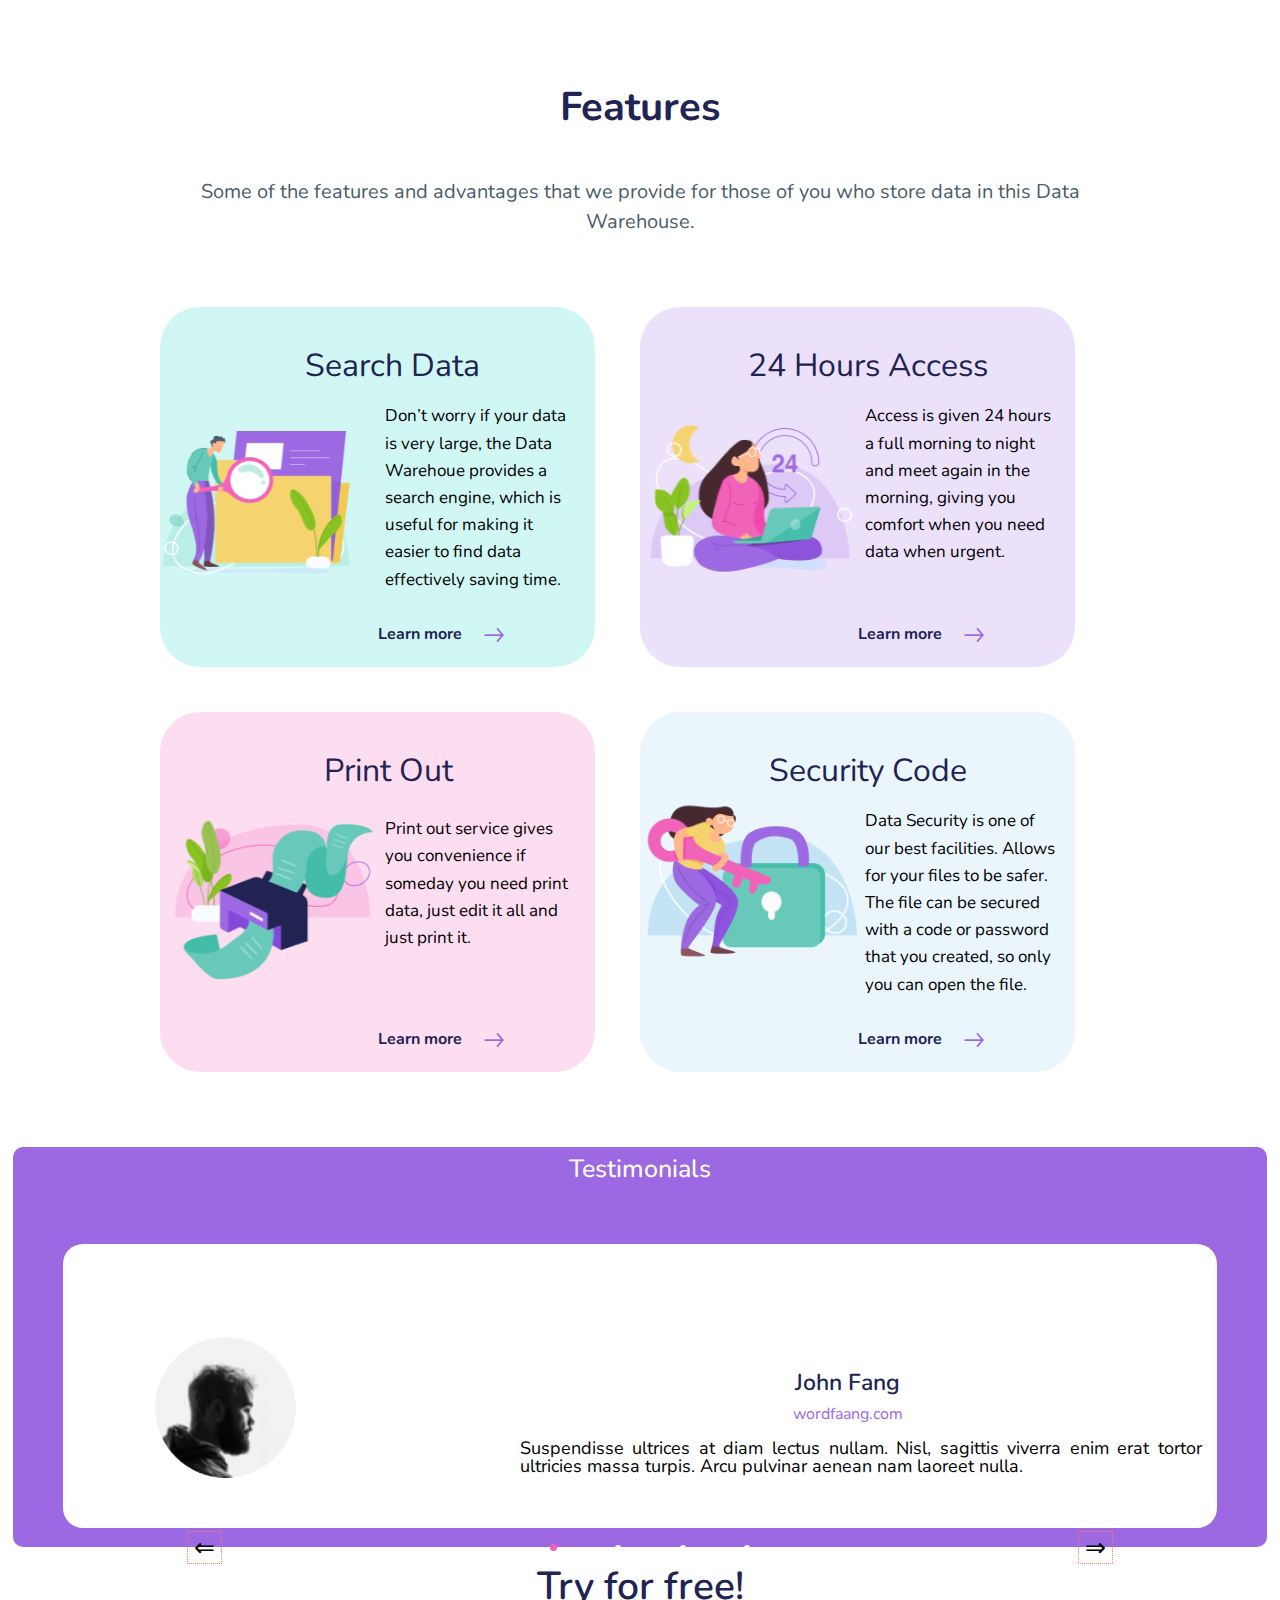
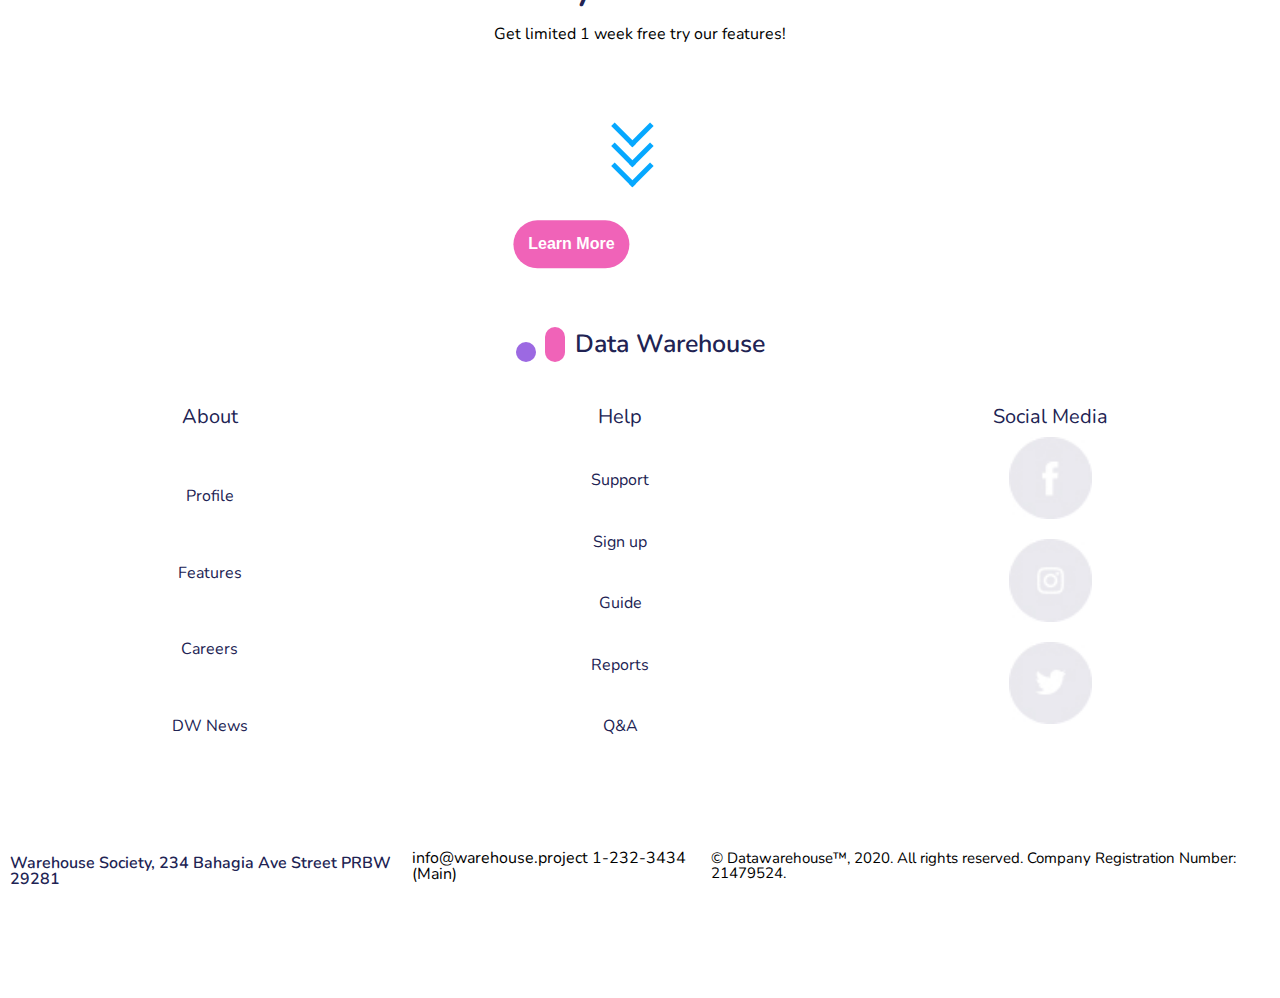
==== commit a7956648: "Merge pull request #7 from BlazikeNFront/develop" ====
--- a/figma template Data warehouse/index.html
+++ b/figma template Data warehouse/index.html
@@ -23,6 +23,14 @@
     <a href="#landingPage" aria-label="go to the top">
         <img src="icons/Logo.svg" class = 'navLogoImg' alt="logo">
     </a>
+    <div class="navLinksMin768px displayNone">
+            
+        <a href="#about" class="main">About</a>
+        
+        <a href="#">Help</a>
+        <a href="#features">Features</a>
+        <a href="#" id='lastLink'>Signup</a>
+    </div>
     <div class = 'menu-container'>
         <div class="container">
        
@@ -208,9 +216,9 @@
         <div class ='companyInfo'>
          
           
-            <p class ='localization'>Warehouse Society, 234<br> Bahagia Ave Street PRBW 29281</p>
-            <p class = 'contact'>info@warehouse.project<br> 1-232-3434 (Main)</p>
-            <p class = 'rightsReserved'>© Datawarehouse™, 2020. All rights reserved.<br><br> Company Registration Number: 21479524.</p>
+            <p class ='localization'>Warehouse Society, 234 Bahagia Ave Street PRBW 29281</p>
+            <p class = 'contact'>info@warehouse.project 1-232-3434 (Main)</p>
+            <p class = 'rightsReserved'>© Datawarehouse™, 2020. All rights reserved. Company Registration Number: 21479524.</p>
         </div>
 
     
--- a/figma template Data warehouse/tablet.css
+++ b/figma template Data warehouse/tablet.css
@@ -13,6 +13,20 @@
 
 
 }
+.navLinksMin768px {
+    display:initial;
+    display: flex;
+    width: 90%;
+    justify-content: space-around;
+}
+.navLinksMin768px a {
+    text-decoration:none;
+    color:black;
+
+}
+a main {
+    font-weight: bold;
+}
 nav .container {
     display: flex;
     align-items: center;
@@ -50,45 +64,15 @@
    
 
 .navLinks {
-    display:flex;
-    flex-direction: row;
-    width: 40.7%;
-    
-    margin-left:10.8%;
-    justify-content: space-between;
+    display:none;
+    
 
 }
 .menu-container {
-   
-    margin-top: 0px;
-    left: 0%;
-    position: relative;
-    overflow: hidden;
-    width: 90%;;
-    height: 17px;
-    top: 0px;
-    z-index: 12000;
-
-}
-.navLinks {
-    position:relative;
-    display: flex;
-    
-    align-items: center;
-    justify-content: space-between;
-    width: 80%;
-    height: 69%;
-    top: 0px;
-    background-color:transparent;
-    border: none;;
-    border-radius: 0;
-    overflow: hidden;
-    z-index:20000;
-    color:black;
-    
-
-    
-}
+   display:none;
+ 
+}
+
 .navLinks a {
     
     
@@ -285,4 +269,91 @@
     left: 50%;
     transform: translate(-50%);
     font-size: 20px;
+}
+
+.containerForSlides {
+    overflow:initial;
+    height:auto;
+}
+.testimonialsFlex img {
+    
+    width: 141px;
+    border-radius: 50%;
+}
+.peopleDesc {
+    width: 64%;
+    float: right;
+    margin-top: 11%;
+}
+.peopleInfo {
+    font-size: 18px;
+    margin:0;
+    text-align: justify;
+    width: 60%;
+    float: right;
+    transform: translate(-10px, -42px);
+}
+.testimonialsFlex h4 {
+    font-size: 23px;
+    font-weight: 600;
+    color: var(--font-color1);
+    text-align: center;
+  
+    margin-bottom: 12px;
+}
+.testimonialsSlider {
+    width: 23%;
+    height: 91%;
+    background-color: white;
+    border-radius: 20px;
+}
+.buttonsForTestimonials {
+    transform: translate(10px, -25px);
+    display: flex;
+    justify-content: space-around;
+    
+}
+.btn {
+    font-size: 27px;
+    font-weight: 700;
+    border: 0;
+    padding: 26px 55px;
+    border-radius: 50px;
+}
+.testimonials h3 {
+    
+    margin-top: 75px;
+    
+}
+.footerImgText {
+   
+    justify-content: center;
+   
+}
+.footerImgText img {
+   
+    padding-right:10px;
+   
+}
+.companyInfo {
+    grid-area: companyInfo;
+    display: flex;
+    flex-direction: row;
+    padding: 20px 10px 20px 10px;
+ 
+    align-items: center;
+}
+.localization {
+    
+    padding-top: 10px;
+}
+footer {
+    padding-bottom:0px;
+}
+.footerSocial img {
+   
+    width: 36%;
+}
+.companyInfo {
+    grid-area: none;
 }